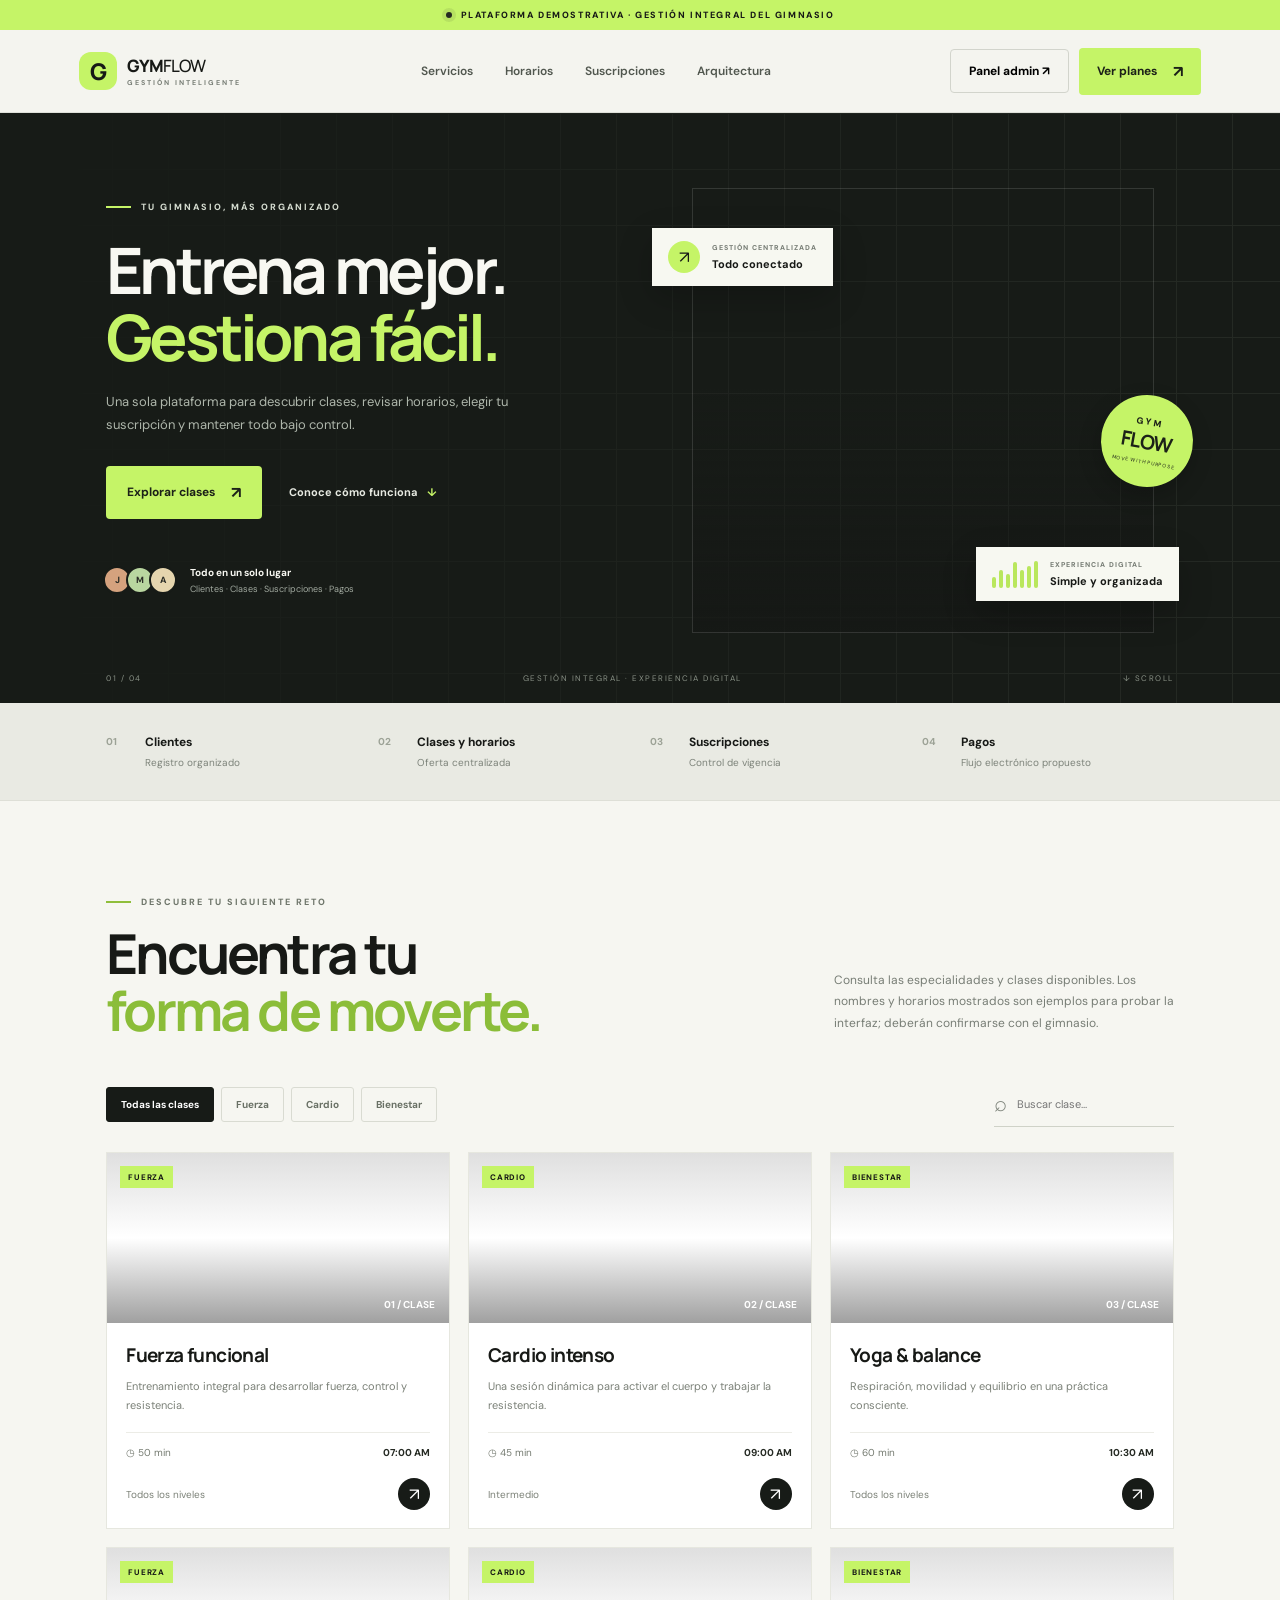
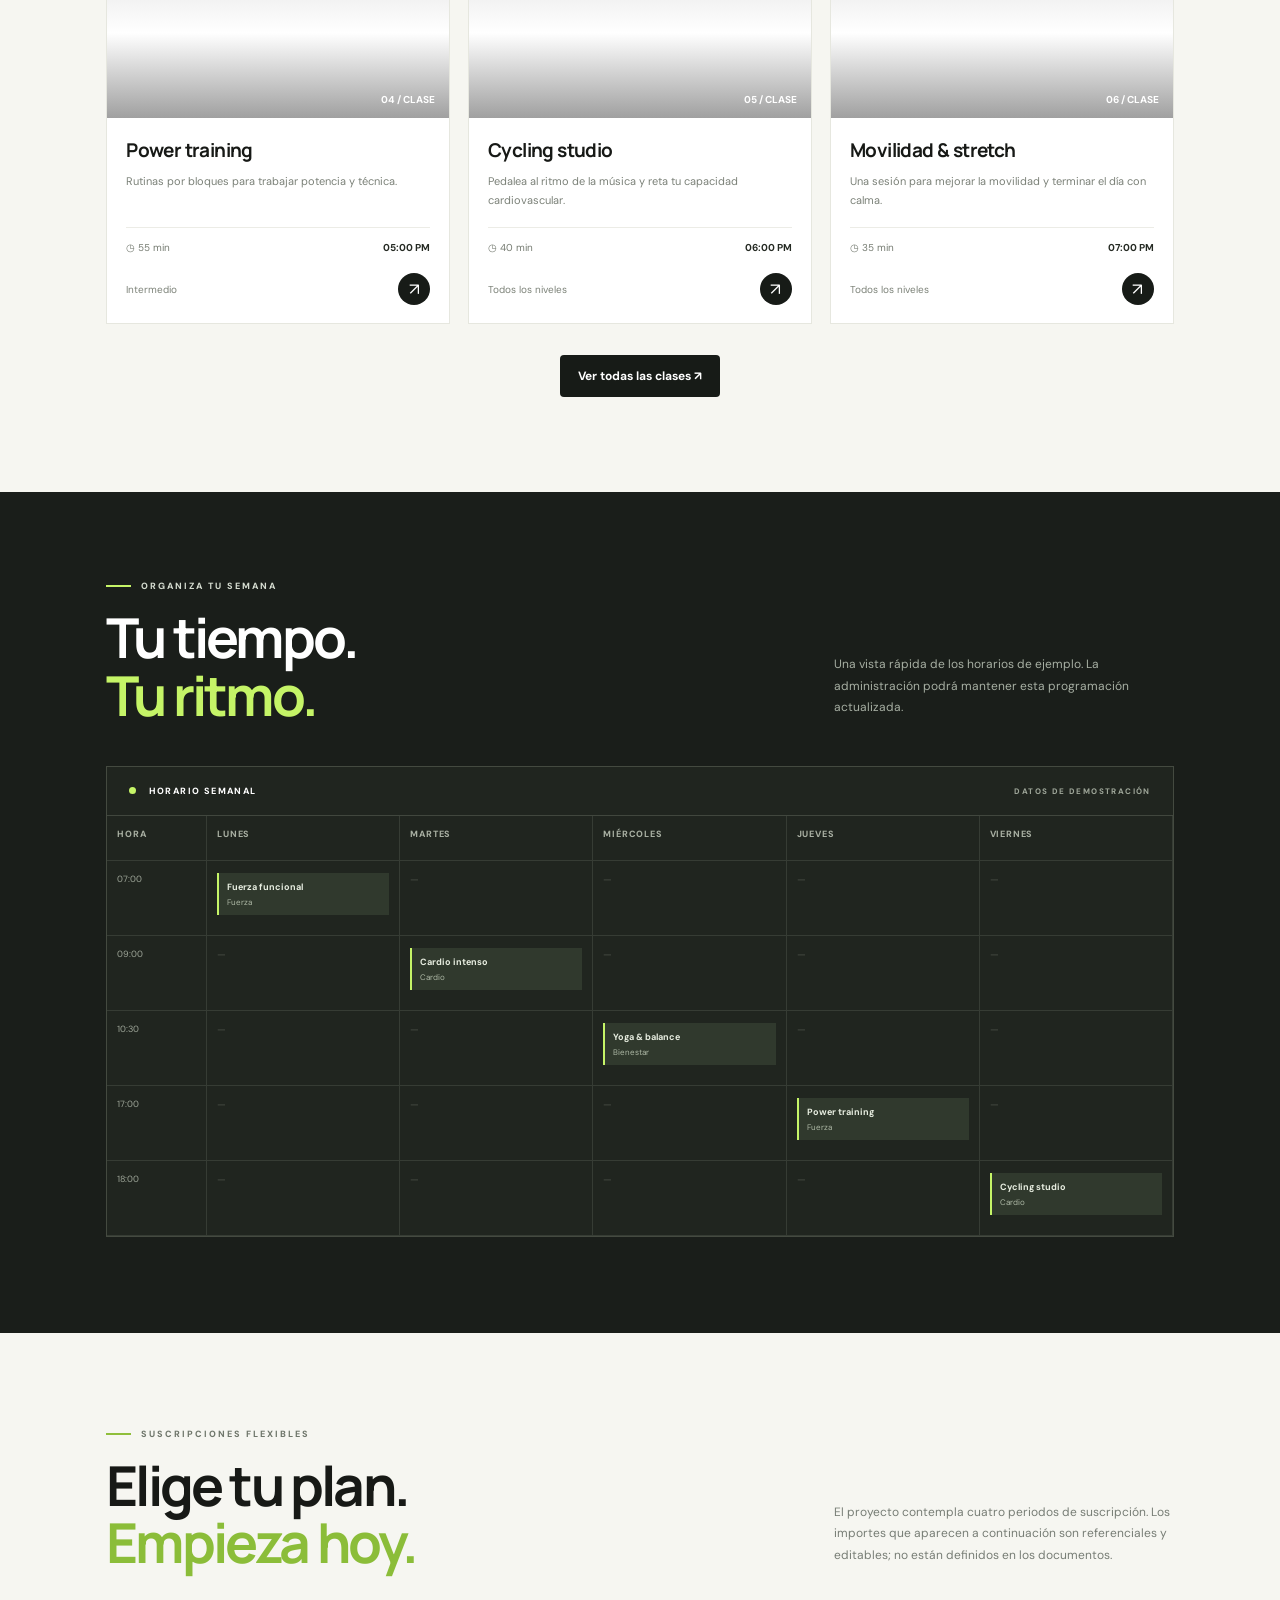
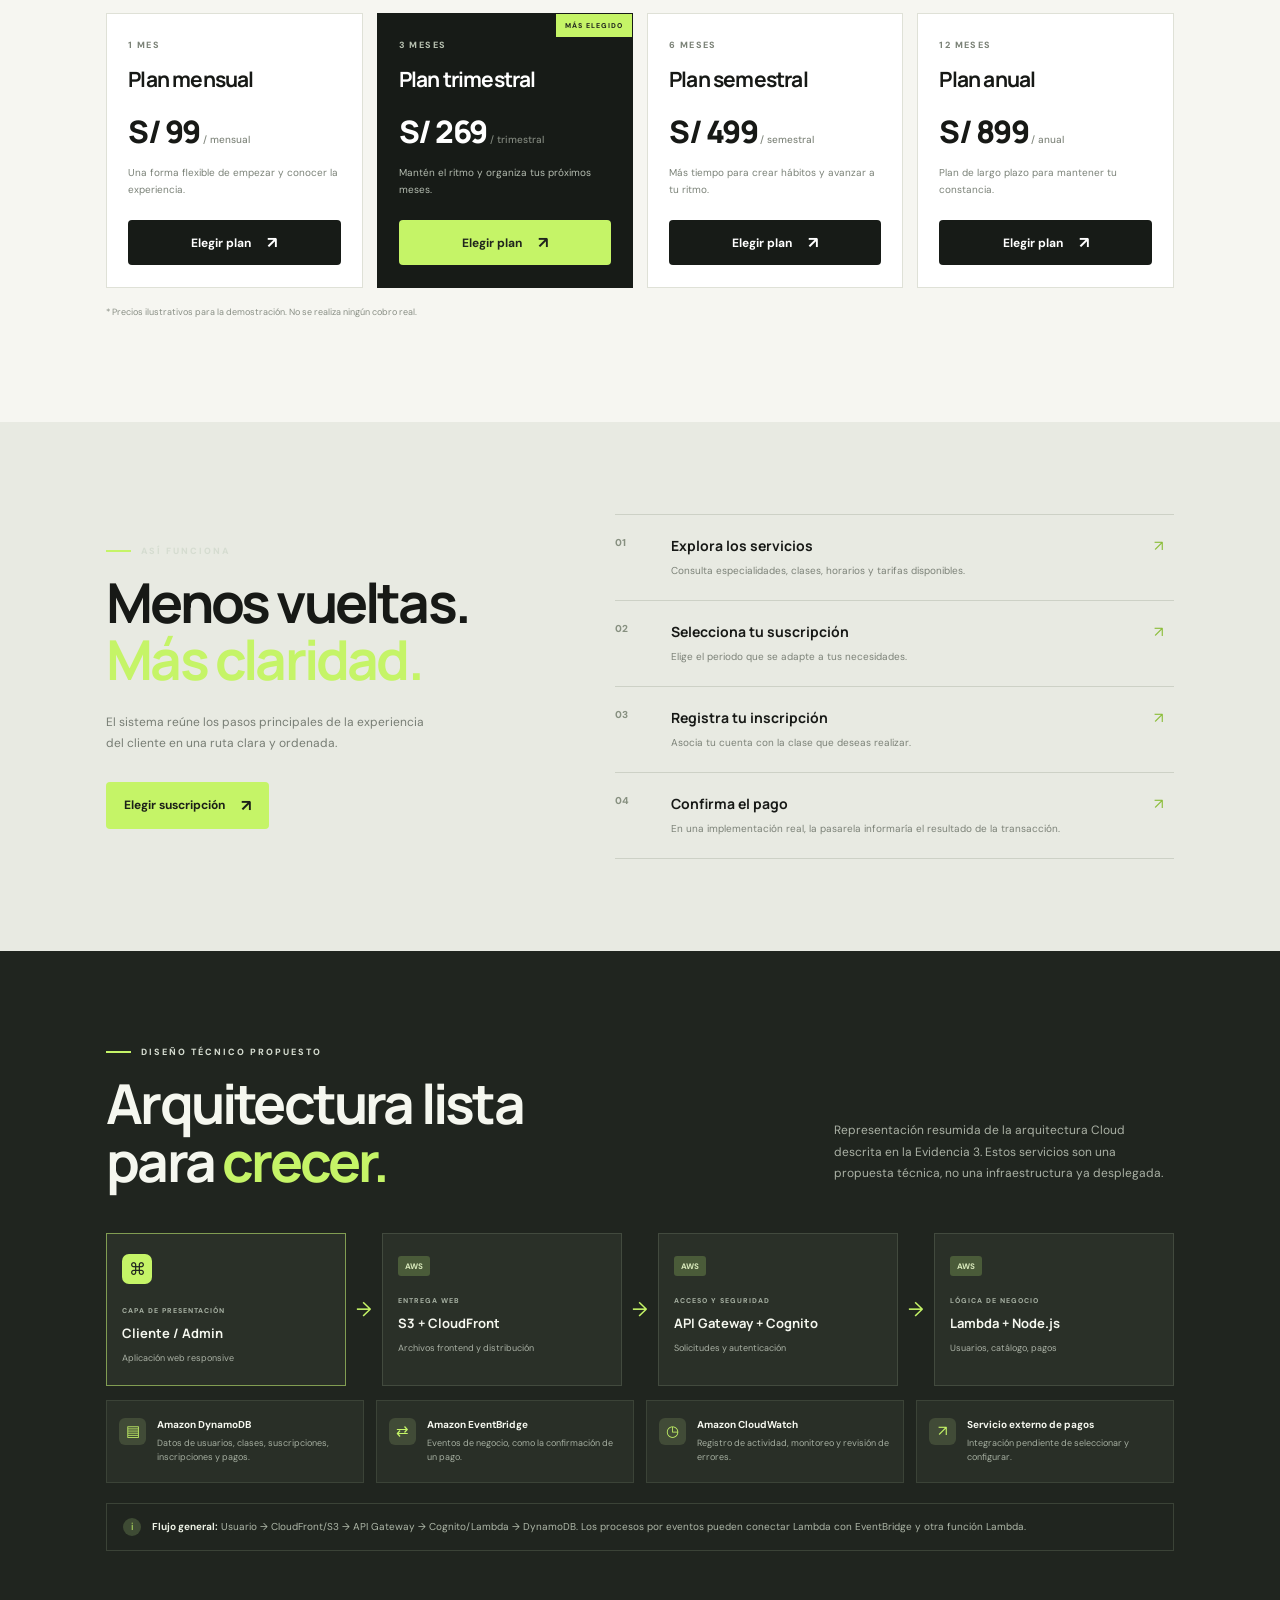
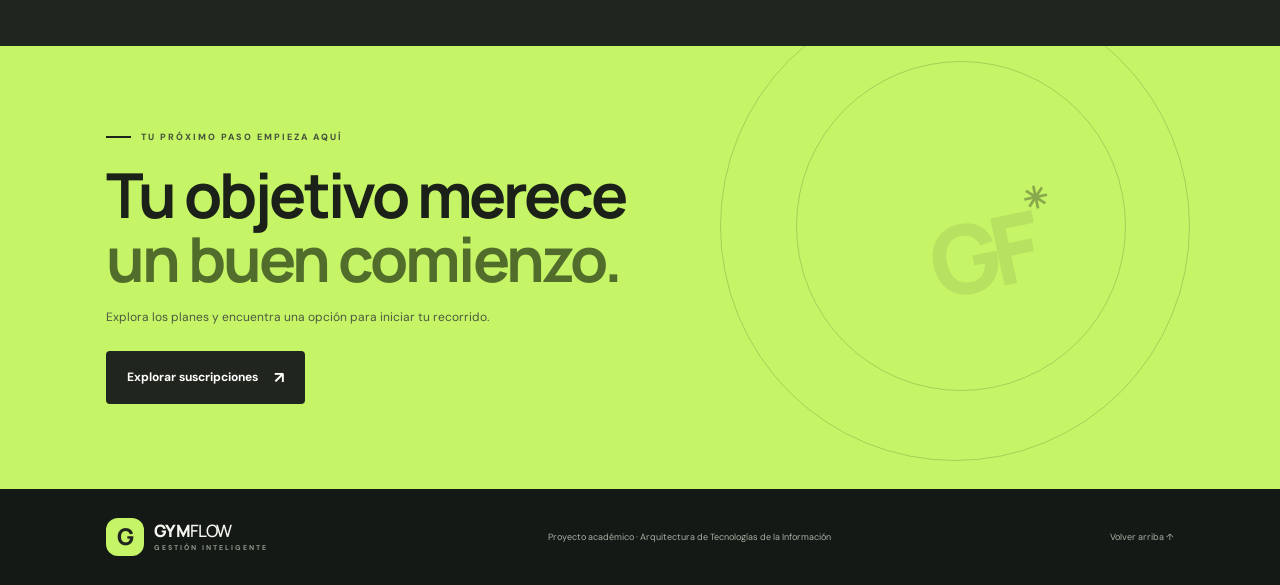
==== index.html @ 9749d018 "prueba 1" ====
<!DOCTYPE html>
<html lang="es">
<head>
  <meta charset="UTF-8" />
  <meta name="viewport" content="width=device-width, initial-scale=1.0" />
  <meta name="description" content="Plataforma web demostrativa para la gestión integral de un gimnasio." />
  <title>GYMFlow | Gestión integral del gimnasio</title>
  <link rel="preconnect" href="https://fonts.googleapis.com">
  <link rel="preconnect" href="https://fonts.gstatic.com" crossorigin>
  <link href="https://fonts.googleapis.com/css2?family=DM+Sans:wght@400;500;600;700&family=Manrope:wght@400;500;600;700;800&display=swap" rel="stylesheet">
  <link rel="stylesheet" href="styles.css" />
</head>
<body>
  <div class="announcement"><span class="pulse"></span> PLATAFORMA DEMOSTRATIVA · GESTIÓN INTEGRAL DEL GIMNASIO</div>
  <header class="site-header">
    <a class="brand" href="#inicio" aria-label="GYMFlow inicio"><span class="brand-mark">G</span><span>GYM<span class="brand-light">FLOW</span><small>GESTIÓN INTELIGENTE</small></span></a>
    <button class="menu-toggle" id="menuToggle" aria-label="Abrir menú">☰</button>
    <nav id="mainNav">
      <a href="#servicios">Servicios</a><a href="#horarios">Horarios</a><a href="#planes">Suscripciones</a><a href="#arquitectura">Arquitectura</a>
    </nav>
    <div class="header-actions"><button class="btn btn-ghost" id="adminToggle">Panel admin ↗</button><a class="btn btn-primary" href="#planes">Ver planes <span>↗</span></a></div>
  </header>

  <main>
    <section class="hero" id="inicio">
      <div class="hero-grid"></div>
      <div class="hero-copy">
        <div class="eyebrow"><span class="eyebrow-line"></span> TU GIMNASIO, MÁS ORGANIZADO</div>
        <h1>Entrena mejor.<br><em>Gestiona fácil.</em></h1>
        <p>Una sola plataforma para descubrir clases, revisar horarios, elegir tu suscripción y mantener todo bajo control.</p>
        <div class="hero-actions"><a class="btn btn-primary btn-large" href="#servicios">Explorar clases <span>↗</span></a><a class="text-link" href="#como-funciona">Conoce cómo funciona <span>↓</span></a></div>
        <div class="hero-proof"><div class="avatar-stack"><span>J</span><span>M</span><span>A</span></div><div><strong>Todo en un solo lugar</strong><small>Clientes · Clases · Suscripciones · Pagos</small></div></div>
      </div>
      <div class="hero-visual">
        <div class="hero-image" role="img" aria-label="Persona entrenando en un gimnasio"></div>
        <div class="floating-card card-top"><span class="float-icon lime">↗</span><div><small>GESTIÓN CENTRALIZADA</small><strong>Todo conectado</strong></div></div>
        <div class="floating-card card-bottom"><div class="mini-chart"><i></i><i></i><i></i><i></i><i></i><i></i><i></i></div><div><small>EXPERIENCIA DIGITAL</small><strong>Simple y organizada</strong></div></div>
        <div class="hero-stamp"><span>GYM</span><strong>FLOW</strong><small>MOVE WITH PURPOSE</small></div>
      </div>
      <div class="hero-bottom-label"><span>01 / 04</span><span>GESTIÓN INTEGRAL · EXPERIENCIA DIGITAL</span><span>↓ SCROLL</span></div>
    </section>

    <section class="metrics" aria-label="Módulos principales">
      <div><span class="metric-number">01</span><strong>Clientes</strong><small>Registro organizado</small></div>
      <div><span class="metric-number">02</span><strong>Clases y horarios</strong><small>Oferta centralizada</small></div>
      <div><span class="metric-number">03</span><strong>Suscripciones</strong><small>Control de vigencia</small></div>
      <div><span class="metric-number">04</span><strong>Pagos</strong><small>Flujo electrónico propuesto</small></div>
    </section>

    <section class="section section-light" id="servicios">
      <div class="section-heading"><div><div class="eyebrow dark-eyebrow"><span class="eyebrow-line"></span> DESCUBRE TU SIGUIENTE RETO</div><h2>Encuentra tu<br><em>forma de moverte.</em></h2></div><p>Consulta las especialidades y clases disponibles. Los nombres y horarios mostrados son ejemplos para probar la interfaz; deberán confirmarse con el gimnasio.</p></div>
      <div class="filter-row"><div class="filter-tabs" id="classFilters"><button class="filter active" data-filter="Todas">Todas las clases</button><button class="filter" data-filter="Fuerza">Fuerza</button><button class="filter" data-filter="Cardio">Cardio</button><button class="filter" data-filter="Bienestar">Bienestar</button></div><label class="search-box"><span>⌕</span><input id="classSearch" type="search" placeholder="Buscar clase..." aria-label="Buscar clase"></label></div>
      <div class="class-grid" id="classGrid"></div>
      <div class="center-action"><button class="btn btn-dark" id="showAllClasses">Ver todas las clases <span>↗</span></button></div>
    </section>

    <section class="schedule-section" id="horarios">
      <div class="section-heading schedule-heading"><div><div class="eyebrow"><span class="eyebrow-line"></span> ORGANIZA TU SEMANA</div><h2>Tu tiempo.<br><em>Tu ritmo.</em></h2></div><p>Una vista rápida de los horarios de ejemplo. La administración podrá mantener esta programación actualizada.</p></div>
      <div class="schedule-wrap"><div class="schedule-top"><div><span class="schedule-dot"></span> HORARIO SEMANAL</div><span class="demo-label">DATOS DE DEMOSTRACIÓN</span></div><div class="schedule-table" id="scheduleTable"></div></div>
    </section>

    <section class="section section-light plans-section" id="planes">
      <div class="section-heading"><div><div class="eyebrow dark-eyebrow"><span class="eyebrow-line"></span> SUSCRIPCIONES FLEXIBLES</div><h2>Elige tu plan.<br><em>Empieza hoy.</em></h2></div><p>El proyecto contempla cuatro periodos de suscripción. Los importes que aparecen a continuación son referenciales y editables; no están definidos en los documentos.</p></div>
      <div class="plan-grid" id="planGrid"></div>
      <p class="fine-print">* Precios ilustrativos para la demostración. No se realiza ningún cobro real.</p>
    </section>

    <section class="process-section" id="como-funciona"><div class="process-copy"><div class="eyebrow"><span class="eyebrow-line"></span> ASÍ FUNCIONA</div><h2>Menos vueltas.<br><em>Más claridad.</em></h2><p>El sistema reúne los pasos principales de la experiencia del cliente en una ruta clara y ordenada.</p><a href="#planes" class="btn btn-primary">Elegir suscripción <span>↗</span></a></div><div class="process-steps"><div class="process-step"><span>01</span><div><strong>Explora los servicios</strong><p>Consulta especialidades, clases, horarios y tarifas disponibles.</p></div><b>↗</b></div><div class="process-step"><span>02</span><div><strong>Selecciona tu suscripción</strong><p>Elige el periodo que se adapte a tus necesidades.</p></div><b>↗</b></div><div class="process-step"><span>03</span><div><strong>Registra tu inscripción</strong><p>Asocia tu cuenta con la clase que deseas realizar.</p></div><b>↗</b></div><div class="process-step"><span>04</span><div><strong>Confirma el pago</strong><p>En una implementación real, la pasarela informaría el resultado de la transacción.</p></div><b>↗</b></div></div></section>

    <section class="section architecture-section" id="arquitectura"><div class="section-heading"><div><div class="eyebrow"><span class="eyebrow-line"></span> DISEÑO TÉCNICO PROPUESTO</div><h2>Arquitectura lista<br>para <em>crecer.</em></h2></div><p>Representación resumida de la arquitectura Cloud descrita en la Evidencia 3. Estos servicios son una propuesta técnica, no una infraestructura ya desplegada.</p></div>
      <div class="architecture-flow"><div class="arch-node arch-user"><span class="arch-icon">⌘</span><small>CAPA DE PRESENTACIÓN</small><strong>Cliente / Admin</strong><p>Aplicación web responsive</p></div><div class="arch-arrow">→</div><div class="arch-node"><span class="aws-tag">AWS</span><small>ENTREGA WEB</small><strong>S3 + CloudFront</strong><p>Archivos frontend y distribución</p></div><div class="arch-arrow">→</div><div class="arch-node"><span class="aws-tag">AWS</span><small>ACCESO Y SEGURIDAD</small><strong>API Gateway + Cognito</strong><p>Solicitudes y autenticación</p></div><div class="arch-arrow">→</div><div class="arch-node"><span class="aws-tag">AWS</span><small>LÓGICA DE NEGOCIO</small><strong>Lambda + Node.js</strong><p>Usuarios, catálogo, pagos</p></div></div>
      <div class="arch-support"><div><span class="support-icon">▤</span><div><strong>Amazon DynamoDB</strong><small>Datos de usuarios, clases, suscripciones, inscripciones y pagos.</small></div></div><div><span class="support-icon">⇄</span><div><strong>Amazon EventBridge</strong><small>Eventos de negocio, como la confirmación de un pago.</small></div></div><div><span class="support-icon">◷</span><div><strong>Amazon CloudWatch</strong><small>Registro de actividad, monitoreo y revisión de errores.</small></div></div><div><span class="support-icon">↗</span><div><strong>Servicio externo de pagos</strong><small>Integración pendiente de seleccionar y configurar.</small></div></div></div>
      <div class="architecture-note"><span>i</span><p><strong>Flujo general:</strong> Usuario → CloudFront/S3 → API Gateway → Cognito/Lambda → DynamoDB. Los procesos por eventos pueden conectar Lambda con EventBridge y otra función Lambda.</p></div>
    </section>

    <section class="cta-section"><div class="cta-orbit orbit-one"></div><div class="cta-orbit orbit-two"></div><div class="cta-content"><div class="eyebrow"><span class="eyebrow-line"></span> TU PRÓXIMO PASO EMPIEZA AQUÍ</div><h2>Tu objetivo merece<br><em>un buen comienzo.</em></h2><p>Explora los planes y encuentra una opción para iniciar tu recorrido.</p><a href="#planes" class="btn btn-primary btn-large">Explorar suscripciones <span>↗</span></a></div><div class="cta-mark">GF<span>✳</span></div></section>
  </main>

  <footer><a class="brand footer-brand" href="#inicio"><span class="brand-mark">G</span><span>GYM<span class="brand-light">FLOW</span><small>GESTIÓN INTELIGENTE</small></span></a><p>Proyecto académico · Arquitectura de Tecnologías de la Información</p><a href="#inicio">Volver arriba ↑</a></footer>

  <div class="admin-overlay" id="adminOverlay" aria-hidden="true"><aside class="admin-panel"><div class="admin-header"><div><span class="eyebrow dark-eyebrow">ÁREA ADMINISTRATIVA</span><h2>Panel de control</h2><p>Vista demostrativa para administrar la información del gimnasio.</p></div><button class="close-admin" id="closeAdmin" aria-label="Cerrar panel">×</button></div><div class="admin-stats" id="adminStats"></div><div class="admin-tabs"><button class="admin-tab active" data-admin-tab="classes">Clases</button><button class="admin-tab" data-admin-tab="registrations">Inscripciones</button><button class="admin-tab" data-admin-tab="payments">Pagos</button></div><div id="adminContent"></div><div class="admin-warning">Demo local: los cambios se guardan en este navegador. No hay usuarios reales, servidor ni pagos conectados.</div></aside></div>
  <div class="modal-backdrop" id="modalBackdrop" aria-hidden="true"><div class="modal" role="dialog" aria-modal="true" aria-labelledby="modalTitle"><button class="modal-close" id="modalClose" aria-label="Cerrar">×</button><div class="eyebrow dark-eyebrow"><span class="eyebrow-line"></span> GYMFLOW</div><h2 id="modalTitle">Únete al gimnasio</h2><p id="modalDescription">Completa los datos para registrar una solicitud de demostración.</p><form id="signupForm"><input type="hidden" id="selectedItem" name="selectedItem"><input type="hidden" id="selectedType" name="selectedType"><label>Nombre completo<input name="name" required minlength="2" placeholder="Ej. Alex Torres"></label><label>Correo electrónico<input name="email" type="email" required placeholder="alex@correo.com"></label><label>Teléfono (opcional)<input name="phone" type="tel" placeholder="999 999 999"></label><label id="classSelectLabel">Clase de interés<select name="className" id="classSelect"><option value="">Selecciona una clase</option></select></label><button class="btn btn-primary btn-large full-width" type="submit" id="formSubmit">Registrar solicitud <span>↗</span></button><p class="form-note">Demostración académica: no se procesarán datos ni pagos en un servidor.</p></form></div></div>
  <div class="toast" id="toast" role="status" aria-live="polite"></div>
  <script src="app.js"></script>
</body>
</html>
---- styles.css ----
:root{--ink:#171916;--muted:#777d75;--paper:#f4f4ef;--white:#fff;--lime:#c5f467;--lime-dark:#a9dc43;--line:#dedfd7;--dark:#171b17;--font:'DM Sans',sans-serif;--display:'Manrope',sans-serif}*{box-sizing:border-box}html{scroll-behavior:smooth;scroll-padding-top:90px}body{margin:0;background:var(--paper);color:var(--ink);font-family:var(--font);font-size:15px}a{color:inherit;text-decoration:none}button,input,select{font:inherit}button{cursor:pointer}.announcement{height:30px;background:var(--lime);display:flex;align-items:center;justify-content:center;gap:9px;font-size:9px;letter-spacing:1.6px;font-weight:800}.pulse{height:6px;width:6px;background:#252a21;border-radius:50%;box-shadow:0 0 0 4px #252a2117}.site-header{height:83px;display:flex;align-items:center;justify-content:space-between;padding:0 6.2%;background:var(--paper);position:sticky;top:0;z-index:30;border-bottom:1px solid #dfe0d9}.brand{display:flex;align-items:center;gap:10px;font-family:var(--display);font-size:17px;line-height:1;font-weight:800;letter-spacing:-.8px}.brand-mark{display:grid;place-items:center;background:var(--lime);width:38px;height:38px;border-radius:12px;font-size:23px}.brand-light{font-weight:500}.brand small{display:block;font-family:var(--font);font-size:7px;letter-spacing:2px;margin-top:5px;color:#777d75;font-weight:700}.site-header nav{display:flex;gap:32px;font-size:12px;font-weight:600;color:#51574f}.site-header nav a:hover,.text-link:hover{color:#769d31}.header-actions{display:flex;gap:10px;align-items:center}.btn{border:0;display:inline-flex;align-items:center;justify-content:center;gap:16px;font-size:12px;font-weight:700;padding:13px 18px;border-radius:4px;transition:transform .2s,background .2s}.btn:hover{transform:translateY(-2px)}.btn-primary{background:var(--lime);color:#1c2118}.btn-primary:hover{background:#d2ff81}.btn-primary span,.btn-dark span{font-size:16px}.btn-ghost{background:transparent;border:1px solid #d2d4cc}.btn-dark{background:var(--dark);color:white}.btn-large{padding:16px 21px}.menu-toggle{display:none;background:none;border:0;font-size:24px}.hero{position:relative;min-height:590px;background:var(--dark);color:#f8f8f2;padding:75px 8.3% 55px;display:grid;grid-template-columns:1fr 1fr;gap:6%;overflow:hidden}.hero-grid{position:absolute;inset:0;opacity:.09;background-image:linear-gradient(#b5c1ad 1px,transparent 1px),linear-gradient(90deg,#b5c1ad 1px,transparent 1px);background-size:56px 56px;mask-image:linear-gradient(90deg,transparent,black)}.hero-copy{position:relative;z-index:1;padding-top:13px}.eyebrow{display:flex;align-items:center;gap:10px;font-size:9px;font-weight:800;letter-spacing:2px;color:#d5dcd0}.eyebrow-line{width:25px;height:2px;background:var(--lime);display:inline-block}.hero h1,.section h2,.schedule-section h2,.process-section h2,.architecture-section h2,.cta-section h2{font-family:var(--display);font-size:clamp(42px,5vw,68px);letter-spacing:-3.8px;line-height:1.04;margin:24px 0 20px;font-weight:700}.hero h1 em,.section h2 em,.schedule-section h2 em,.process-section h2 em,.architecture-section h2 em,.cta-section h2 em{font-style:normal;color:var(--lime)}.hero-copy>p{color:#aeb6ab;max-width:425px;line-height:1.8;font-size:13px}.hero-actions{display:flex;align-items:center;gap:27px;margin-top:29px}.text-link{font-size:11px;font-weight:700;color:#e6e9e1}.text-link span{margin-left:6px;color:var(--lime)}.hero-proof{display:flex;align-items:center;gap:13px;margin-top:47px}.avatar-stack{display:flex;padding-left:2px}.avatar-stack span{width:28px;height:28px;border-radius:50%;border:2px solid var(--dark);margin-left:-5px;background:#d5a27e;color:#2b2d27;display:grid;place-items:center;font-size:9px;font-weight:800}.avatar-stack span:nth-child(2){background:#b9d6a0}.avatar-stack span:nth-child(3){background:#e5d5ae}.hero-proof strong,.hero-proof small{display:block}.hero-proof strong{font-size:10px}.hero-proof small{font-size:9px;color:#a2aaa0;margin-top:4px}.hero-visual{position:relative;min-height:405px}.hero-image{position:absolute;inset:0 4% 15px 4%;border-radius:3px;background:linear-gradient(180deg,#1a1e1b00 45%,#141714ad 100%),url('https://images.unsplash.com/photo-1534438327276-14e5300c3a48?auto=format&fit=crop&w=1200&q=85') center/cover;filter:saturate(.75)}.hero-image:after{content:'';position:absolute;inset:0;border:1px solid #ffffff20}.floating-card{position:absolute;z-index:2;background:#f7f8f1;color:var(--ink);display:flex;align-items:center;gap:12px;padding:13px 16px;box-shadow:0 12px 35px #0003}.card-top{top:40px;left:-20px}.card-bottom{right:-5px;bottom:47px}.float-icon{width:32px;height:32px;display:grid;place-items:center;border-radius:50%;font-size:17px}.lime{background:var(--lime)}.floating-card small,.floating-card strong{display:block}.floating-card small{font-size:7px;letter-spacing:1px;color:#777d75;font-weight:800}.floating-card strong{font-size:11px;margin-top:5px}.mini-chart{height:27px;display:flex;align-items:end;gap:3px}.mini-chart i{display:block;width:4px;background:#b9e75d;height:40%;border-radius:3px}.mini-chart i:nth-child(2){height:65%}.mini-chart i:nth-child(3){height:50%}.mini-chart i:nth-child(4){height:95%}.mini-chart i:nth-child(5){height:65%}.mini-chart i:nth-child(6){height:80%}.mini-chart i:nth-child(7){height:100%}.hero-stamp{position:absolute;right:-19px;top:45%;background:var(--lime);color:#1c2118;width:92px;height:92px;border-radius:50%;display:flex;flex-direction:column;align-items:center;justify-content:center;transform:rotate(10deg);box-shadow:0 8px 22px #0003}.hero-stamp span{font-size:9px;font-weight:800;letter-spacing:2px}.hero-stamp strong{font-family:var(--display);font-size:20px;letter-spacing:-1px}.hero-stamp small{font-size:5px;letter-spacing:.8px;margin-top:4px}.hero-bottom-label{position:absolute;bottom:20px;left:8.3%;right:8.3%;display:flex;justify-content:space-between;color:#899186;font-size:8px;letter-spacing:1.5px}.metrics{display:grid;grid-template-columns:repeat(4,1fr);padding:31px 8.3%;gap:20px;background:#e9eae3;border-bottom:1px solid #dedfd7}.metrics>div{position:relative;padding-left:39px}.metric-number{position:absolute;left:0;top:1px;color:#9ca296;font-size:10px;font-weight:700}.metrics strong,.metrics small{display:block}.metrics strong{font-size:12px}.metrics small{font-size:10px;color:#7d837a;margin-top:6px}.section{padding:95px 8.3%}.section-light{background:#f6f6f1}.section-heading{display:flex;align-items:end;justify-content:space-between;gap:35px;margin-bottom:42px}.section h2,.schedule-section h2,.process-section h2,.architecture-section h2,.cta-section h2{font-size:clamp(38px,4.3vw,56px);letter-spacing:-2.8px;margin:17px 0 0}.dark-eyebrow{color:#6f766b}.dark-eyebrow .eyebrow-line{background:#8fbe3b}.section h2 em,.architecture-section h2 em{color:#8bbd39}.section-heading>p{max-width:340px;color:#777d75;font-size:12px;line-height:1.8;margin:0 0 5px}.filter-row{display:flex;justify-content:space-between;align-items:center;margin-bottom:25px;gap:18px}.filter-tabs{display:flex;gap:7px;flex-wrap:wrap}.filter{background:transparent;border:1px solid #d9dbd2;color:#697065;padding:10px 14px;border-radius:3px;font-size:10px;font-weight:700}.filter.active,.filter:hover{background:var(--dark);color:white;border-color:var(--dark)}.search-box{display:flex;align-items:center;gap:8px;border-bottom:1px solid #cfd2c8;padding:8px 0;min-width:180px;color:#7e847b}.search-box span{font-size:22px}.search-box input{border:0;background:transparent;outline:0;width:100%;font-size:11px}.class-grid{display:grid;grid-template-columns:repeat(3,1fr);gap:18px}.class-card{background:white;border:1px solid #e6e7df;min-width:0;transition:transform .25s,box-shadow .25s}.class-card:hover{transform:translateY(-4px);box-shadow:0 15px 32px #20251a0d}.class-image{height:170px;background-size:cover;background-position:center;position:relative}.class-image:after{content:'';position:absolute;inset:0;background:linear-gradient(180deg,#1112,transparent 50%,#1116)}.class-category{position:absolute;z-index:1;top:13px;left:13px;background:var(--lime);padding:6px 8px;font-size:8px;font-weight:800;letter-spacing:.8px;text-transform:uppercase}.class-number{position:absolute;z-index:1;right:14px;bottom:12px;color:white;font-size:10px;font-weight:700}.class-body{padding:19px}.class-body h3{font-family:var(--display);font-size:19px;letter-spacing:-.6px;margin:0 0 9px}.class-body p{color:#7b8178;font-size:11px;line-height:1.7;min-height:38px;margin:0 0 17px}.class-meta{display:flex;justify-content:space-between;border-top:1px solid #ecece6;padding-top:13px;color:#747a70;font-size:10px}.class-meta strong{color:#252a23}.class-footer{display:flex;align-items:center;justify-content:space-between;padding:0 19px 18px}.class-footer span{font-size:10px;color:#7c8278}.class-footer button{border:0;background:var(--dark);color:white;width:32px;height:32px;border-radius:50%;font-size:17px}.center-action{text-align:center;margin-top:31px}.schedule-section{background:#1a1e1a;color:white;padding:88px 8.3% 96px}.schedule-heading>p{color:#a7afa3}.schedule-section h2 em,.process-section h2 em,.cta-section h2 em{color:var(--lime)}.schedule-wrap{border:1px solid #444a40;background:#20251f}.schedule-top{display:flex;justify-content:space-between;align-items:center;padding:18px 22px;border-bottom:1px solid #41473e;font-size:9px;letter-spacing:1.4px;font-weight:800}.schedule-dot{display:inline-block;width:7px;height:7px;border-radius:50%;background:var(--lime);margin-right:9px}.demo-label{color:#9da598;font-size:8px}.schedule-table{display:grid;grid-template-columns:100px repeat(5,1fr);overflow:auto}.schedule-cell{min-height:75px;padding:12px 10px;border-right:1px solid #363c34;border-bottom:1px solid #363c34;font-size:10px}.schedule-cell.head{min-height:45px;color:#a8afa2;font-size:9px;font-weight:800;letter-spacing:.8px}.schedule-cell.time{color:#9ca497;font-size:9px}.schedule-class{background:#30392d;border-left:2px solid var(--lime);padding:8px;margin:0 0 5px}.schedule-class strong{display:block;color:#e8eee1;font-size:9px}.schedule-class small{display:block;color:#aeb9a6;font-size:8px;margin-top:4px}.schedule-empty{color:#4e554b}.plan-grid{display:grid;grid-template-columns:repeat(4,1fr);gap:14px}.plan-card{border:1px solid #dfe1d7;background:#fff;padding:25px 21px 22px;position:relative;min-height:260px;display:flex;flex-direction:column}.plan-card.featured{background:var(--dark);color:white;border-color:var(--dark)}.plan-badge{position:absolute;top:0;right:0;background:var(--lime);color:#22271e;font-size:7px;letter-spacing:1px;font-weight:800;padding:7px 9px}.plan-period{font-size:9px;letter-spacing:1.4px;text-transform:uppercase;color:#7b8277;font-weight:800}.featured .plan-period{color:#b8c1b1}.plan-card h3{font-family:var(--display);font-size:21px;margin:14px 0 8px;letter-spacing:-.8px}.plan-price{font-family:var(--display);font-weight:800;font-size:31px;letter-spacing:-1.5px;margin:9px 0 4px}.plan-price small{font-family:var(--font);font-size:10px;letter-spacing:0;font-weight:500;color:#81877d}.plan-card p{font-size:10px;color:#7b8278;line-height:1.7;margin:8px 0 22px}.featured p{color:#b4bcb0}.plan-card .btn{margin-top:auto;width:100%;padding:12px}.featured .btn{background:var(--lime);color:#20251d}.fine-print{color:#898f85;font-size:9px;margin-top:18px}.process-section{background:#e8eae2;padding:92px 8.3%;display:grid;grid-template-columns:.85fr 1.15fr;gap:9%;align-items:center}.process-copy>p{font-size:12px;line-height:1.8;color:#777d74;max-width:320px;margin:23px 0 27px}.process-steps{border-top:1px solid #cdd1c6}.process-step{display:grid;grid-template-columns:42px 1fr 20px;gap:14px;align-items:start;padding:21px 0;border-bottom:1px solid #cdd1c6}.process-step>span{font-size:10px;color:#879080;font-weight:800}.process-step strong{font-family:var(--display);font-size:14px}.process-step p{margin:6px 0 0;font-size:10px;color:#7c8278;line-height:1.7}.process-step>b{font-weight:400;color:#8bbd39}.architecture-section{background:#20251f;color:#f5f7ef}.architecture-section .section-heading>p{color:#aab1a5}.architecture-section h2 em{color:var(--lime)}.architecture-flow{display:flex;align-items:stretch;gap:10px;margin-top:43px}.arch-node{background:#2a3028;border:1px solid #424a3e;padding:20px 15px;flex:1;min-width:0;position:relative}.arch-node.arch-user{border-color:#819d52}.arch-icon{display:grid;place-items:center;background:var(--lime);color:#20251f;width:30px;height:30px;border-radius:7px;font-size:17px;margin-bottom:22px}.aws-tag{display:inline-block;font-size:8px;font-weight:800;color:#d6e7b9;background:#4a5b39;padding:5px 7px;border-radius:3px;margin-bottom:20px}.arch-node>small{display:block;font-size:7px;letter-spacing:1px;color:#a4aea0;font-weight:800;line-height:1.5}.arch-node strong{display:block;font-family:var(--display);font-size:13px;margin-top:8px;line-height:1.4}.arch-node p{font-size:9px;color:#aab1a5;line-height:1.6;margin:8px 0 0}.arch-arrow{align-self:center;color:var(--lime);font-size:20px}.arch-support{display:grid;grid-template-columns:repeat(4,1fr);gap:12px;margin-top:14px}.arch-support>div{display:flex;gap:11px;padding:17px 12px;background:#292f27;border:1px solid #3b4337}.support-icon{flex-shrink:0;width:27px;height:27px;display:grid;place-items:center;border-radius:6px;background:#414b37;color:var(--lime)}.arch-support strong,.arch-support small{display:block}.arch-support strong{font-size:10px}.arch-support small{font-size:9px;color:#a5aea0;line-height:1.6;margin-top:5px}.architecture-note{display:flex;align-items:start;gap:11px;margin-top:20px;padding:14px 16px;border:1px solid #3b4337;color:#aeb7a8}.architecture-note>span{width:18px;height:18px;border-radius:50%;background:#3e4b34;color:var(--lime);display:grid;place-items:center;font-size:10px;flex-shrink:0}.architecture-note p{margin:0;font-size:10px;line-height:1.7}.architecture-note strong{color:#edf2e6}.cta-section{position:relative;overflow:hidden;background:var(--lime);color:#1b2118;padding:85px 8.3%;min-height:360px}.cta-section .eyebrow{color:#46523a}.cta-section .eyebrow-line{background:#1d2419}.cta-section h2{font-size:clamp(42px,5vw,62px);margin-top:20px}.cta-section h2 em{color:#526d2b}.cta-section p{font-size:12px;color:#4c5940;margin:17px 0 26px}.cta-section .btn-primary{background:#20261e;color:white}.cta-orbit{position:absolute;border:1px solid #6d8d3e5c;border-radius:50%;width:470px;height:470px;right:7%;top:-55px}.orbit-two{width:330px;height:330px;right:12%;top:15px}.cta-mark{position:absolute;right:18%;top:32%;font-family:var(--display);font-size:95px;letter-spacing:-8px;font-weight:800;transform:rotate(-12deg);color:#20251f15}.cta-mark span{font-size:30px;vertical-align:top;color:#20251f5c}footer{padding:29px 8.3%;display:flex;align-items:center;justify-content:space-between;background:#151915;color:#a9b0a4}footer p,footer>a:last-child{font-size:9px;color:#a9b0a4}.footer-brand{color:#f4f6ef}.footer-brand .brand-mark{color:#20251f}.footer-brand small{color:#90988a}.admin-overlay,.modal-backdrop{position:fixed;inset:0;background:#11160f99;z-index:60;opacity:0;visibility:hidden;transition:.25s}.admin-overlay.open,.modal-backdrop.open{opacity:1;visibility:visible}.admin-panel{position:absolute;right:0;top:0;height:100%;width:min(560px,100%);background:#f6f6f1;padding:30px;overflow:auto;transform:translateX(30px);transition:.25s}.admin-overlay.open .admin-panel{transform:translateX(0)}.admin-header{display:flex;justify-content:space-between;gap:20px}.admin-header h2,.modal h2{font-family:var(--display);font-size:30px;letter-spacing:-1.4px;margin:11px 0}.admin-header p,.modal>p{font-size:11px;color:#7b8277;line-height:1.7}.close-admin,.modal-close{border:0;background:#e7e9e0;width:35px;height:35px;border-radius:50%;font-size:22px;flex-shrink:0}.admin-stats{display:grid;grid-template-columns:repeat(3,1fr);gap:10px;margin:25px 0}.admin-stat{background:white;border:1px solid #e1e3da;padding:15px}.admin-stat strong{display:block;font-family:var(--display);font-size:23px}.admin-stat small{display:block;font-size:9px;color:#7a8176;margin-top:4px}.admin-tabs{display:flex;border-bottom:1px solid #d9dcd2;gap:20px}.admin-tab{padding:12px 0;border:0;border-bottom:2px solid transparent;background:none;color:#858b80;font-size:11px;font-weight:700}.admin-tab.active{border-color:#8cba3d;color:#22271f}.admin-content-title{display:flex;justify-content:space-between;align-items:center;margin:20px 0 12px}.admin-content-title h3{font-family:var(--display);font-size:17px}.small-action{background:var(--lime);border:0;padding:9px 11px;font-size:10px;font-weight:800;border-radius:3px}.admin-list-item{display:flex;align-items:center;justify-content:space-between;gap:12px;background:white;border:1px solid #e2e4dc;padding:13px;margin-bottom:8px}.admin-list-item strong,.admin-list-item small{display:block}.admin-list-item strong{font-size:11px}.admin-list-item small{font-size:9px;color:#7d8379;margin-top:4px}.item-actions{display:flex;gap:6px}.item-actions button{border:1px solid #dedfd7;background:white;border-radius:3px;padding:6px 8px;font-size:9px}.item-actions .delete{color:#a73b2d}.admin-warning{font-size:9px;line-height:1.7;background:#ebeee5;padding:12px;margin-top:25px;color:#73796e}.modal-backdrop{display:grid;place-items:center;padding:18px;overflow:auto}.modal{position:relative;background:#f7f7f2;width:min(470px,100%);padding:34px;max-height:95vh;overflow:auto;transform:translateY(12px);transition:.25s}.modal-backdrop.open .modal{transform:translateY(0)}.modal-close{position:absolute;right:18px;top:18px}.modal h2{font-size:28px}.modal form{margin-top:22px}.modal label{display:block;font-size:10px;font-weight:800;color:#51584d;margin-bottom:13px}.modal input,.modal select{display:block;width:100%;margin-top:7px;border:1px solid #d9dcd2;background:white;padding:12px;font-size:11px;outline:none;border-radius:2px}.modal input:focus,.modal select:focus{border-color:#8ebc40}.full-width{width:100%;margin-top:6px}.form-note{font-size:9px;color:#858b80;line-height:1.6;text-align:center}.toast{position:fixed;bottom:22px;left:50%;transform:translate(-50%,20px);background:#1b2119;color:#f5f7ef;border-left:3px solid var(--lime);padding:13px 18px;font-size:11px;z-index:100;opacity:0;visibility:hidden;transition:.25s;box-shadow:0 12px 35px #0002;max-width:90vw}.toast.show{opacity:1;visibility:visible;transform:translate(-50%,0)}.empty-state{padding:22px;text-align:center;font-size:11px;color:#7c8278;background:#fff;border:1px dashed #d4d8cc}.admin-form{display:grid;grid-template-columns:1fr 1fr;gap:8px;margin-bottom:16px}.admin-form input,.admin-form select{min-width:0;padding:10px;border:1px solid #d9dcd2;background:white;font-size:10px}.admin-form button{grid-column:1/-1}
@media(max-width:1000px){.site-header{padding:0 4%}.site-header nav{gap:17px}.hero{padding-left:6%;padding-right:6%;gap:4%}.hero-bottom-label{left:6%;right:6%}.section,.schedule-section,.process-section,.architecture-section{padding-left:6%;padding-right:6%}.metrics{padding-left:6%;padding-right:6%}.class-grid{gap:12px}.class-image{height:145px}.plan-card{padding:22px 15px}.architecture-flow{gap:6px}.arch-node{padding:15px 10px}.arch-support{gap:8px}.arch-support>div{padding:13px 9px}.cta-section,footer{padding-left:6%;padding-right:6%}}@media(max-width:760px){.announcement{font-size:7px;letter-spacing:1px}.site-header{height:70px}.menu-toggle{display:block;order:3}.site-header nav{display:none;position:absolute;top:69px;left:0;right:0;background:var(--paper);padding:20px 6%;border-bottom:1px solid var(--line);flex-direction:column;gap:20px}.site-header nav.open{display:flex}.header-actions{margin-left:auto;margin-right:13px}.header-actions .btn-ghost{display:none}.header-actions .btn{padding:10px 12px;font-size:10px}.brand{font-size:15px}.brand-mark{width:34px;height:34px}.hero{grid-template-columns:1fr;padding:54px 7% 65px;gap:30px}.hero h1{font-size:55px}.hero-visual{min-height:350px;margin:0 5%}.hero-bottom-label{left:7%;right:7%;font-size:7px}.metrics{grid-template-columns:1fr 1fr;padding:25px 7%;row-gap:25px}.section,.schedule-section,.process-section,.architecture-section{padding:67px 7%}.section-heading{display:block;margin-bottom:30px}.section-heading>p{margin-top:19px;max-width:500px}.section h2,.schedule-section h2,.process-section h2,.architecture-section h2{font-size:44px}.filter-row{align-items:stretch;flex-direction:column}.search-box{max-width:280px}.class-grid{grid-template-columns:1fr 1fr}.class-image{height:150px}.class-body{padding:15px}.class-body h3{font-size:17px}.class-body p{font-size:10px}.class-footer{padding:0 15px 15px}.plan-grid{grid-template-columns:1fr 1fr}.plan-card{min-height:250px}.process-section{grid-template-columns:1fr;gap:40px}.architecture-flow{flex-direction:column}.arch-node{padding:18px}.arch-arrow{transform:rotate(90deg);align-self:center}.arch-support{grid-template-columns:1fr 1fr}.cta-section{padding:67px 7%;min-height:390px}.cta-orbit{right:-40%;opacity:.8}.cta-mark{right:10%;top:55%;font-size:65px}footer{padding:25px 7%;flex-wrap:wrap;gap:15px}footer p{order:3;width:100%;margin:0}.schedule-table{grid-template-columns:75px repeat(5,minmax(85px,1fr))}.schedule-wrap{overflow:hidden}.schedule-table{overflow-x:auto}.schedule-cell{padding:9px 7px}.schedule-top{padding:15px}.admin-panel{padding:22px}.modal{padding:27px 22px}}@media(max-width:440px){.hero h1{font-size:48px}.hero-actions{gap:15px;flex-wrap:wrap}.hero-actions .btn{padding:13px}.hero-proof{margin-top:34px}.hero-visual{min-height:300px;margin:0 2%}.card-top{left:-14px;top:25px}.card-bottom{right:-13px;bottom:30px}.hero-stamp{width:75px;height:75px;right:-20px}.hero-stamp strong{font-size:16px}.class-grid{grid-template-columns:1fr}.class-image{height:190px}.class-body p{min-height:0}.plan-grid{grid-template-columns:1fr}.plan-card{min-height:230px}.arch-support{grid-template-columns:1fr}.admin-stats{gap:5px}.admin-stat{padding:10px}.admin-stat strong{font-size:19px}.admin-stat small{font-size:8px}.admin-form{grid-template-columns:1fr}.admin-form button{grid-column:auto}.footer-brand{margin-right:15px}footer>a:last-child{margin-left:auto}}
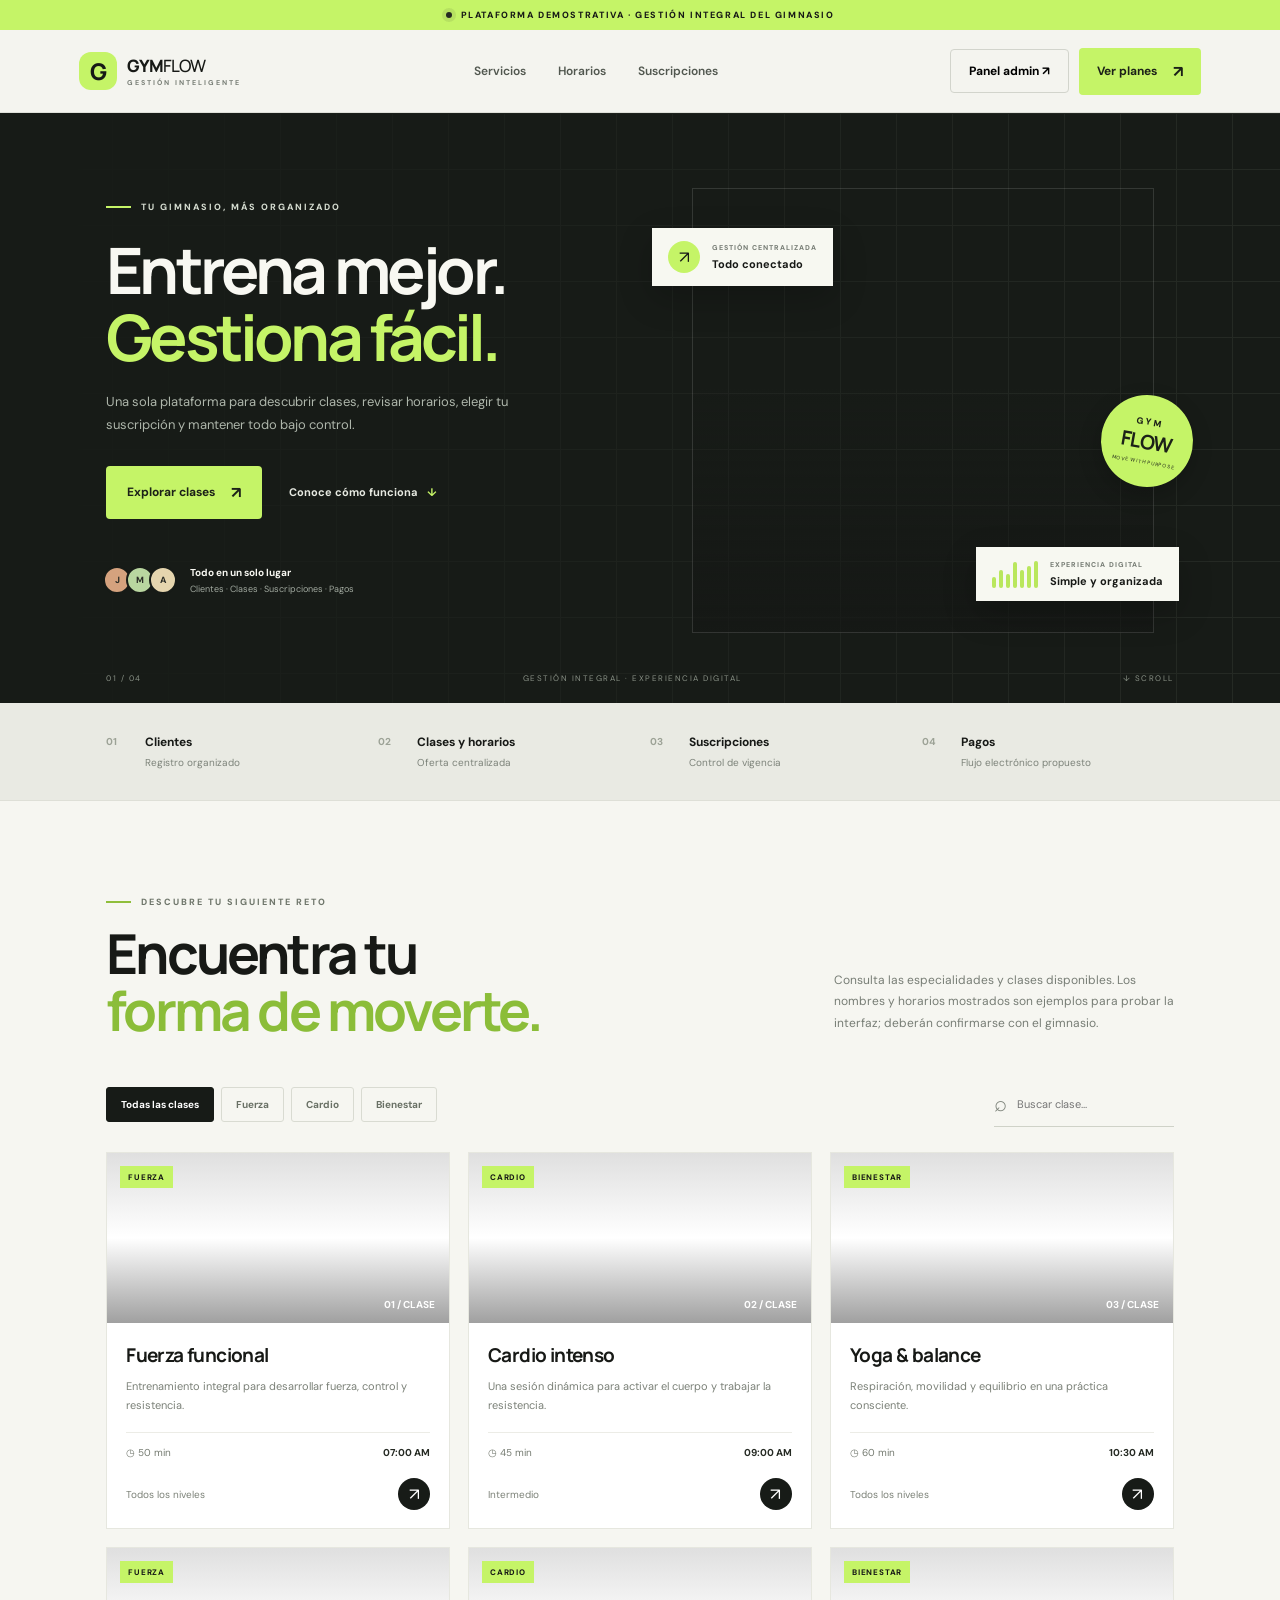
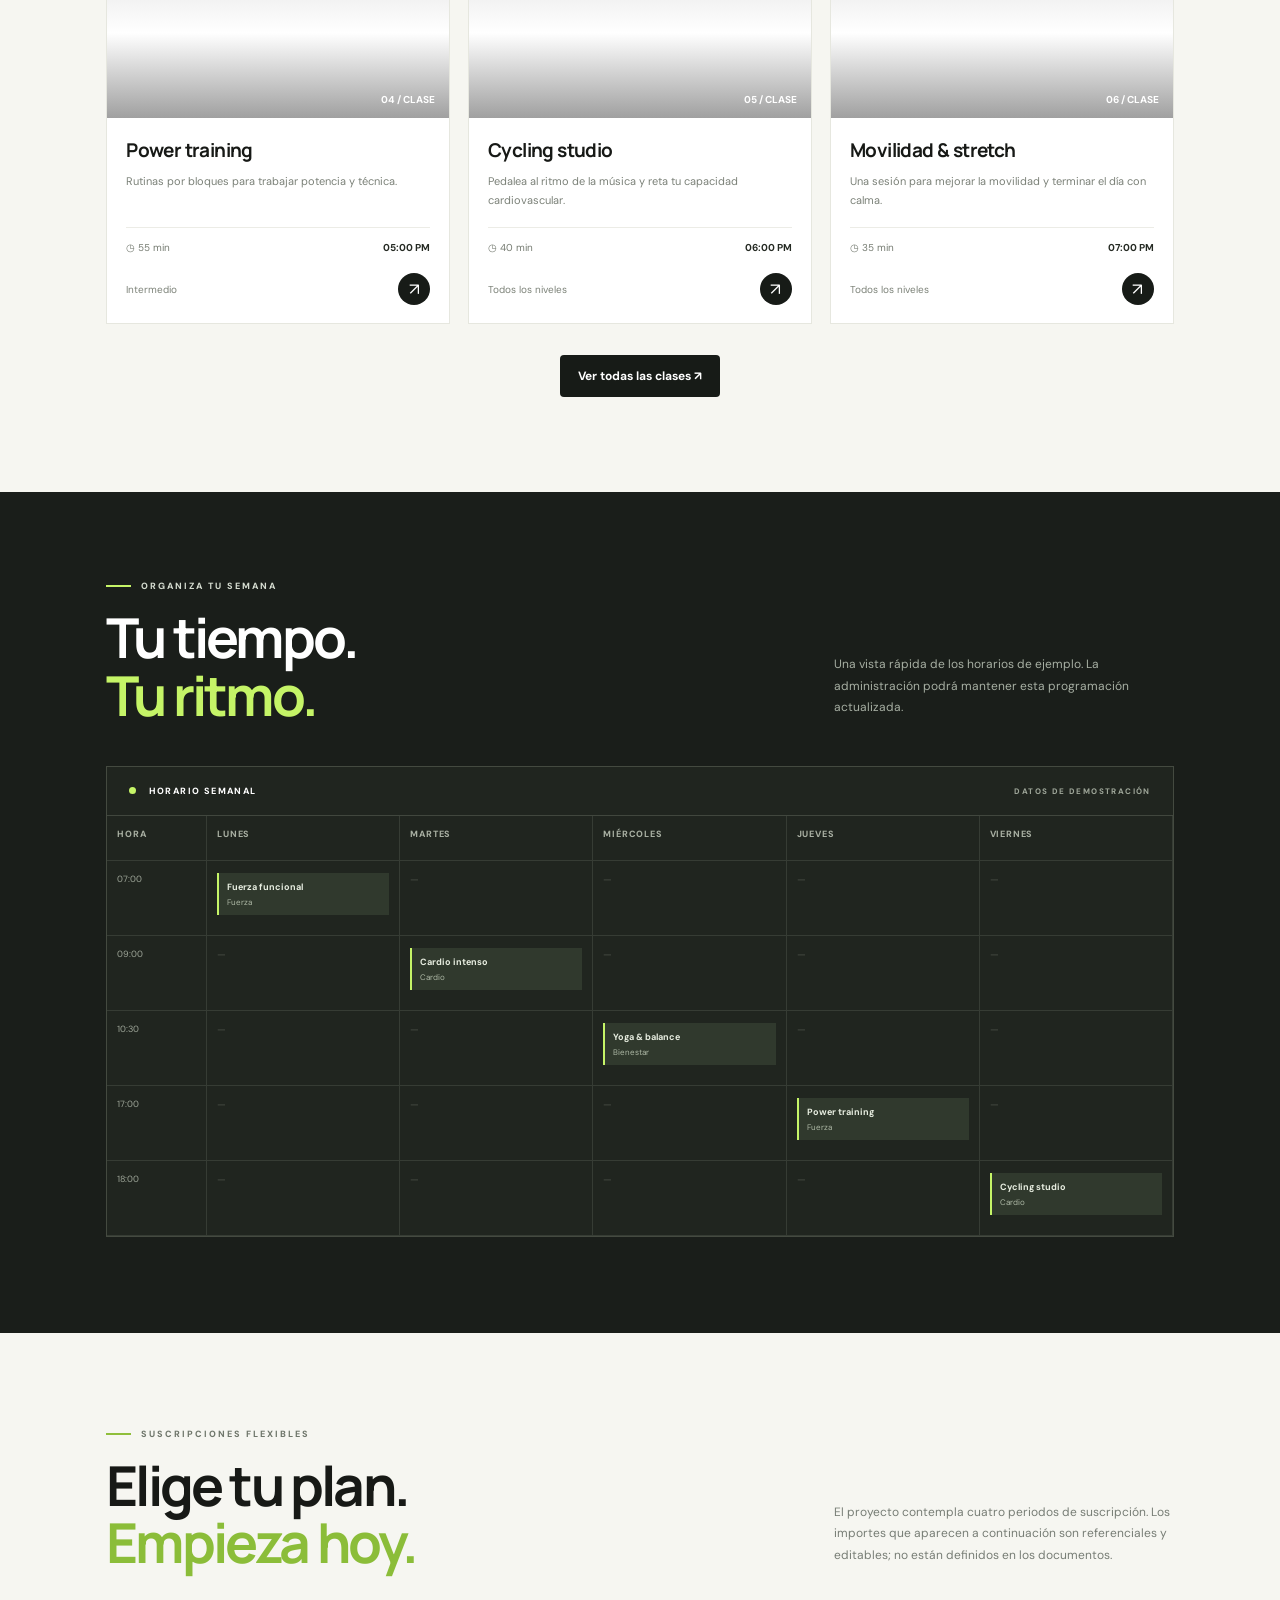
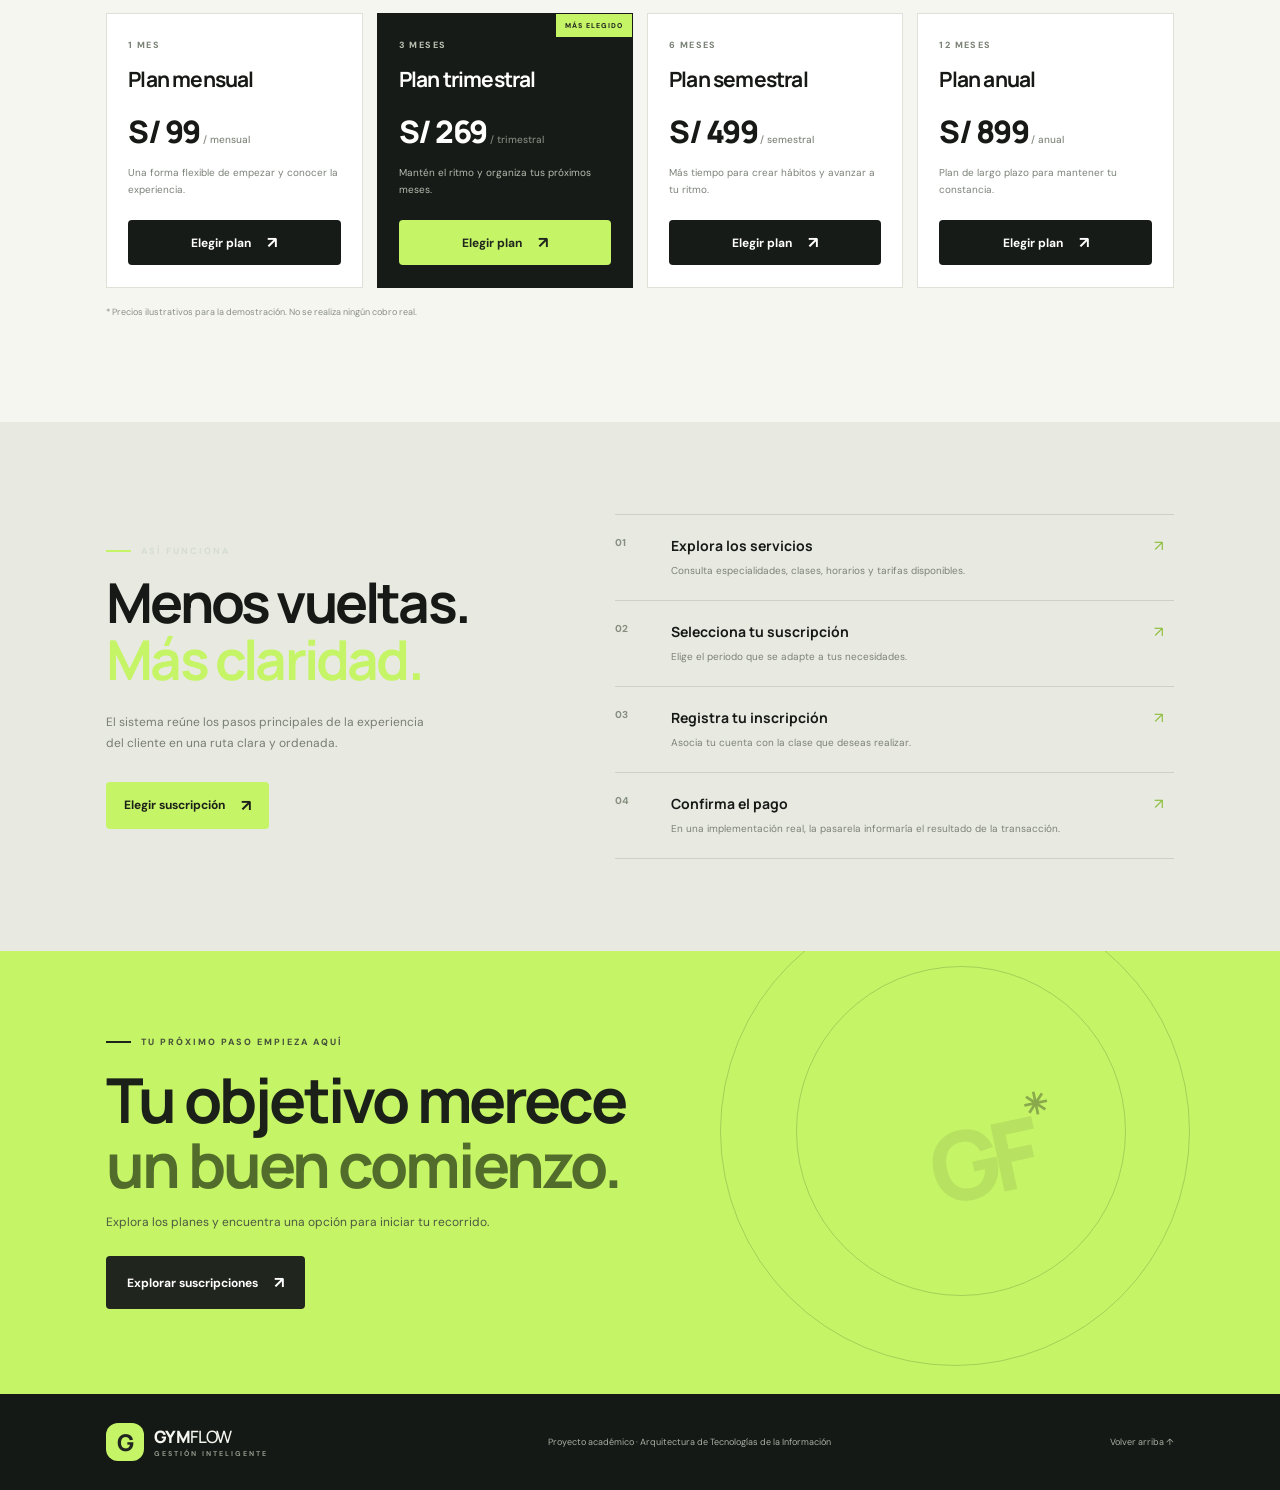
==== commit 1321877d: "prueba 2" ====
--- a/index.html
+++ b/index.html
@@ -16,7 +16,7 @@
     <a class="brand" href="#inicio" aria-label="GYMFlow inicio"><span class="brand-mark">G</span><span>GYM<span class="brand-light">FLOW</span><small>GESTIÓN INTELIGENTE</small></span></a>
     <button class="menu-toggle" id="menuToggle" aria-label="Abrir menú">☰</button>
     <nav id="mainNav">
-      <a href="#servicios">Servicios</a><a href="#horarios">Horarios</a><a href="#planes">Suscripciones</a><a href="#arquitectura">Arquitectura</a>
+      <a href="#servicios">Servicios</a><a href="#horarios">Horarios</a><a href="#planes">Suscripciones</a>
     </nav>
     <div class="header-actions"><button class="btn btn-ghost" id="adminToggle">Panel admin ↗</button><a class="btn btn-primary" href="#planes">Ver planes <span>↗</span></a></div>
   </header>
@@ -67,13 +67,7 @@
 
     <section class="process-section" id="como-funciona"><div class="process-copy"><div class="eyebrow"><span class="eyebrow-line"></span> ASÍ FUNCIONA</div><h2>Menos vueltas.<br><em>Más claridad.</em></h2><p>El sistema reúne los pasos principales de la experiencia del cliente en una ruta clara y ordenada.</p><a href="#planes" class="btn btn-primary">Elegir suscripción <span>↗</span></a></div><div class="process-steps"><div class="process-step"><span>01</span><div><strong>Explora los servicios</strong><p>Consulta especialidades, clases, horarios y tarifas disponibles.</p></div><b>↗</b></div><div class="process-step"><span>02</span><div><strong>Selecciona tu suscripción</strong><p>Elige el periodo que se adapte a tus necesidades.</p></div><b>↗</b></div><div class="process-step"><span>03</span><div><strong>Registra tu inscripción</strong><p>Asocia tu cuenta con la clase que deseas realizar.</p></div><b>↗</b></div><div class="process-step"><span>04</span><div><strong>Confirma el pago</strong><p>En una implementación real, la pasarela informaría el resultado de la transacción.</p></div><b>↗</b></div></div></section>
 
-    <section class="section architecture-section" id="arquitectura"><div class="section-heading"><div><div class="eyebrow"><span class="eyebrow-line"></span> DISEÑO TÉCNICO PROPUESTO</div><h2>Arquitectura lista<br>para <em>crecer.</em></h2></div><p>Representación resumida de la arquitectura Cloud descrita en la Evidencia 3. Estos servicios son una propuesta técnica, no una infraestructura ya desplegada.</p></div>
-      <div class="architecture-flow"><div class="arch-node arch-user"><span class="arch-icon">⌘</span><small>CAPA DE PRESENTACIÓN</small><strong>Cliente / Admin</strong><p>Aplicación web responsive</p></div><div class="arch-arrow">→</div><div class="arch-node"><span class="aws-tag">AWS</span><small>ENTREGA WEB</small><strong>S3 + CloudFront</strong><p>Archivos frontend y distribución</p></div><div class="arch-arrow">→</div><div class="arch-node"><span class="aws-tag">AWS</span><small>ACCESO Y SEGURIDAD</small><strong>API Gateway + Cognito</strong><p>Solicitudes y autenticación</p></div><div class="arch-arrow">→</div><div class="arch-node"><span class="aws-tag">AWS</span><small>LÓGICA DE NEGOCIO</small><strong>Lambda + Node.js</strong><p>Usuarios, catálogo, pagos</p></div></div>
-      <div class="arch-support"><div><span class="support-icon">▤</span><div><strong>Amazon DynamoDB</strong><small>Datos de usuarios, clases, suscripciones, inscripciones y pagos.</small></div></div><div><span class="support-icon">⇄</span><div><strong>Amazon EventBridge</strong><small>Eventos de negocio, como la confirmación de un pago.</small></div></div><div><span class="support-icon">◷</span><div><strong>Amazon CloudWatch</strong><small>Registro de actividad, monitoreo y revisión de errores.</small></div></div><div><span class="support-icon">↗</span><div><strong>Servicio externo de pagos</strong><small>Integración pendiente de seleccionar y configurar.</small></div></div></div>
-      <div class="architecture-note"><span>i</span><p><strong>Flujo general:</strong> Usuario → CloudFront/S3 → API Gateway → Cognito/Lambda → DynamoDB. Los procesos por eventos pueden conectar Lambda con EventBridge y otra función Lambda.</p></div>
-    </section>
-
-    <section class="cta-section"><div class="cta-orbit orbit-one"></div><div class="cta-orbit orbit-two"></div><div class="cta-content"><div class="eyebrow"><span class="eyebrow-line"></span> TU PRÓXIMO PASO EMPIEZA AQUÍ</div><h2>Tu objetivo merece<br><em>un buen comienzo.</em></h2><p>Explora los planes y encuentra una opción para iniciar tu recorrido.</p><a href="#planes" class="btn btn-primary btn-large">Explorar suscripciones <span>↗</span></a></div><div class="cta-mark">GF<span>✳</span></div></section>
+<section class="cta-section"><div class="cta-orbit orbit-one"></div><div class="cta-orbit orbit-two"></div><div class="cta-content"><div class="eyebrow"><span class="eyebrow-line"></span> TU PRÓXIMO PASO EMPIEZA AQUÍ</div><h2>Tu objetivo merece<br><em>un buen comienzo.</em></h2><p>Explora los planes y encuentra una opción para iniciar tu recorrido.</p><a href="#planes" class="btn btn-primary btn-large">Explorar suscripciones <span>↗</span></a></div><div class="cta-mark">GF<span>✳</span></div></section>
   </main>
 
   <footer><a class="brand footer-brand" href="#inicio"><span class="brand-mark">G</span><span>GYM<span class="brand-light">FLOW</span><small>GESTIÓN INTELIGENTE</small></span></a><p>Proyecto académico · Arquitectura de Tecnologías de la Información</p><a href="#inicio">Volver arriba ↑</a></footer>
--- a/styles.css
+++ b/styles.css
@@ -1,2 +1,5 @@
 :root{--ink:#171916;--muted:#777d75;--paper:#f4f4ef;--white:#fff;--lime:#c5f467;--lime-dark:#a9dc43;--line:#dedfd7;--dark:#171b17;--font:'DM Sans',sans-serif;--display:'Manrope',sans-serif}*{box-sizing:border-box}html{scroll-behavior:smooth;scroll-padding-top:90px}body{margin:0;background:var(--paper);color:var(--ink);font-family:var(--font);font-size:15px}a{color:inherit;text-decoration:none}button,input,select{font:inherit}button{cursor:pointer}.announcement{height:30px;background:var(--lime);display:flex;align-items:center;justify-content:center;gap:9px;font-size:9px;letter-spacing:1.6px;font-weight:800}.pulse{height:6px;width:6px;background:#252a21;border-radius:50%;box-shadow:0 0 0 4px #252a2117}.site-header{height:83px;display:flex;align-items:center;justify-content:space-between;padding:0 6.2%;background:var(--paper);position:sticky;top:0;z-index:30;border-bottom:1px solid #dfe0d9}.brand{display:flex;align-items:center;gap:10px;font-family:var(--display);font-size:17px;line-height:1;font-weight:800;letter-spacing:-.8px}.brand-mark{display:grid;place-items:center;background:var(--lime);width:38px;height:38px;border-radius:12px;font-size:23px}.brand-light{font-weight:500}.brand small{display:block;font-family:var(--font);font-size:7px;letter-spacing:2px;margin-top:5px;color:#777d75;font-weight:700}.site-header nav{display:flex;gap:32px;font-size:12px;font-weight:600;color:#51574f}.site-header nav a:hover,.text-link:hover{color:#769d31}.header-actions{display:flex;gap:10px;align-items:center}.btn{border:0;display:inline-flex;align-items:center;justify-content:center;gap:16px;font-size:12px;font-weight:700;padding:13px 18px;border-radius:4px;transition:transform .2s,background .2s}.btn:hover{transform:translateY(-2px)}.btn-primary{background:var(--lime);color:#1c2118}.btn-primary:hover{background:#d2ff81}.btn-primary span,.btn-dark span{font-size:16px}.btn-ghost{background:transparent;border:1px solid #d2d4cc}.btn-dark{background:var(--dark);color:white}.btn-large{padding:16px 21px}.menu-toggle{display:none;background:none;border:0;font-size:24px}.hero{position:relative;min-height:590px;background:var(--dark);color:#f8f8f2;padding:75px 8.3% 55px;display:grid;grid-template-columns:1fr 1fr;gap:6%;overflow:hidden}.hero-grid{position:absolute;inset:0;opacity:.09;background-image:linear-gradient(#b5c1ad 1px,transparent 1px),linear-gradient(90deg,#b5c1ad 1px,transparent 1px);background-size:56px 56px;mask-image:linear-gradient(90deg,transparent,black)}.hero-copy{position:relative;z-index:1;padding-top:13px}.eyebrow{display:flex;align-items:center;gap:10px;font-size:9px;font-weight:800;letter-spacing:2px;color:#d5dcd0}.eyebrow-line{width:25px;height:2px;background:var(--lime);display:inline-block}.hero h1,.section h2,.schedule-section h2,.process-section h2,.architecture-section h2,.cta-section h2{font-family:var(--display);font-size:clamp(42px,5vw,68px);letter-spacing:-3.8px;line-height:1.04;margin:24px 0 20px;font-weight:700}.hero h1 em,.section h2 em,.schedule-section h2 em,.process-section h2 em,.architecture-section h2 em,.cta-section h2 em{font-style:normal;color:var(--lime)}.hero-copy>p{color:#aeb6ab;max-width:425px;line-height:1.8;font-size:13px}.hero-actions{display:flex;align-items:center;gap:27px;margin-top:29px}.text-link{font-size:11px;font-weight:700;color:#e6e9e1}.text-link span{margin-left:6px;color:var(--lime)}.hero-proof{display:flex;align-items:center;gap:13px;margin-top:47px}.avatar-stack{display:flex;padding-left:2px}.avatar-stack span{width:28px;height:28px;border-radius:50%;border:2px solid var(--dark);margin-left:-5px;background:#d5a27e;color:#2b2d27;display:grid;place-items:center;font-size:9px;font-weight:800}.avatar-stack span:nth-child(2){background:#b9d6a0}.avatar-stack span:nth-child(3){background:#e5d5ae}.hero-proof strong,.hero-proof small{display:block}.hero-proof strong{font-size:10px}.hero-proof small{font-size:9px;color:#a2aaa0;margin-top:4px}.hero-visual{position:relative;min-height:405px}.hero-image{position:absolute;inset:0 4% 15px 4%;border-radius:3px;background:linear-gradient(180deg,#1a1e1b00 45%,#141714ad 100%),url('https://images.unsplash.com/photo-1534438327276-14e5300c3a48?auto=format&fit=crop&w=1200&q=85') center/cover;filter:saturate(.75)}.hero-image:after{content:'';position:absolute;inset:0;border:1px solid #ffffff20}.floating-card{position:absolute;z-index:2;background:#f7f8f1;color:var(--ink);display:flex;align-items:center;gap:12px;padding:13px 16px;box-shadow:0 12px 35px #0003}.card-top{top:40px;left:-20px}.card-bottom{right:-5px;bottom:47px}.float-icon{width:32px;height:32px;display:grid;place-items:center;border-radius:50%;font-size:17px}.lime{background:var(--lime)}.floating-card small,.floating-card strong{display:block}.floating-card small{font-size:7px;letter-spacing:1px;color:#777d75;font-weight:800}.floating-card strong{font-size:11px;margin-top:5px}.mini-chart{height:27px;display:flex;align-items:end;gap:3px}.mini-chart i{display:block;width:4px;background:#b9e75d;height:40%;border-radius:3px}.mini-chart i:nth-child(2){height:65%}.mini-chart i:nth-child(3){height:50%}.mini-chart i:nth-child(4){height:95%}.mini-chart i:nth-child(5){height:65%}.mini-chart i:nth-child(6){height:80%}.mini-chart i:nth-child(7){height:100%}.hero-stamp{position:absolute;right:-19px;top:45%;background:var(--lime);color:#1c2118;width:92px;height:92px;border-radius:50%;display:flex;flex-direction:column;align-items:center;justify-content:center;transform:rotate(10deg);box-shadow:0 8px 22px #0003}.hero-stamp span{font-size:9px;font-weight:800;letter-spacing:2px}.hero-stamp strong{font-family:var(--display);font-size:20px;letter-spacing:-1px}.hero-stamp small{font-size:5px;letter-spacing:.8px;margin-top:4px}.hero-bottom-label{position:absolute;bottom:20px;left:8.3%;right:8.3%;display:flex;justify-content:space-between;color:#899186;font-size:8px;letter-spacing:1.5px}.metrics{display:grid;grid-template-columns:repeat(4,1fr);padding:31px 8.3%;gap:20px;background:#e9eae3;border-bottom:1px solid #dedfd7}.metrics>div{position:relative;padding-left:39px}.metric-number{position:absolute;left:0;top:1px;color:#9ca296;font-size:10px;font-weight:700}.metrics strong,.metrics small{display:block}.metrics strong{font-size:12px}.metrics small{font-size:10px;color:#7d837a;margin-top:6px}.section{padding:95px 8.3%}.section-light{background:#f6f6f1}.section-heading{display:flex;align-items:end;justify-content:space-between;gap:35px;margin-bottom:42px}.section h2,.schedule-section h2,.process-section h2,.architecture-section h2,.cta-section h2{font-size:clamp(38px,4.3vw,56px);letter-spacing:-2.8px;margin:17px 0 0}.dark-eyebrow{color:#6f766b}.dark-eyebrow .eyebrow-line{background:#8fbe3b}.section h2 em,.architecture-section h2 em{color:#8bbd39}.section-heading>p{max-width:340px;color:#777d75;font-size:12px;line-height:1.8;margin:0 0 5px}.filter-row{display:flex;justify-content:space-between;align-items:center;margin-bottom:25px;gap:18px}.filter-tabs{display:flex;gap:7px;flex-wrap:wrap}.filter{background:transparent;border:1px solid #d9dbd2;color:#697065;padding:10px 14px;border-radius:3px;font-size:10px;font-weight:700}.filter.active,.filter:hover{background:var(--dark);color:white;border-color:var(--dark)}.search-box{display:flex;align-items:center;gap:8px;border-bottom:1px solid #cfd2c8;padding:8px 0;min-width:180px;color:#7e847b}.search-box span{font-size:22px}.search-box input{border:0;background:transparent;outline:0;width:100%;font-size:11px}.class-grid{display:grid;grid-template-columns:repeat(3,1fr);gap:18px}.class-card{background:white;border:1px solid #e6e7df;min-width:0;transition:transform .25s,box-shadow .25s}.class-card:hover{transform:translateY(-4px);box-shadow:0 15px 32px #20251a0d}.class-image{height:170px;background-size:cover;background-position:center;position:relative}.class-image:after{content:'';position:absolute;inset:0;background:linear-gradient(180deg,#1112,transparent 50%,#1116)}.class-category{position:absolute;z-index:1;top:13px;left:13px;background:var(--lime);padding:6px 8px;font-size:8px;font-weight:800;letter-spacing:.8px;text-transform:uppercase}.class-number{position:absolute;z-index:1;right:14px;bottom:12px;color:white;font-size:10px;font-weight:700}.class-body{padding:19px}.class-body h3{font-family:var(--display);font-size:19px;letter-spacing:-.6px;margin:0 0 9px}.class-body p{color:#7b8178;font-size:11px;line-height:1.7;min-height:38px;margin:0 0 17px}.class-meta{display:flex;justify-content:space-between;border-top:1px solid #ecece6;padding-top:13px;color:#747a70;font-size:10px}.class-meta strong{color:#252a23}.class-footer{display:flex;align-items:center;justify-content:space-between;padding:0 19px 18px}.class-footer span{font-size:10px;color:#7c8278}.class-footer button{border:0;background:var(--dark);color:white;width:32px;height:32px;border-radius:50%;font-size:17px}.center-action{text-align:center;margin-top:31px}.schedule-section{background:#1a1e1a;color:white;padding:88px 8.3% 96px}.schedule-heading>p{color:#a7afa3}.schedule-section h2 em,.process-section h2 em,.cta-section h2 em{color:var(--lime)}.schedule-wrap{border:1px solid #444a40;background:#20251f}.schedule-top{display:flex;justify-content:space-between;align-items:center;padding:18px 22px;border-bottom:1px solid #41473e;font-size:9px;letter-spacing:1.4px;font-weight:800}.schedule-dot{display:inline-block;width:7px;height:7px;border-radius:50%;background:var(--lime);margin-right:9px}.demo-label{color:#9da598;font-size:8px}.schedule-table{display:grid;grid-template-columns:100px repeat(5,1fr);overflow:auto}.schedule-cell{min-height:75px;padding:12px 10px;border-right:1px solid #363c34;border-bottom:1px solid #363c34;font-size:10px}.schedule-cell.head{min-height:45px;color:#a8afa2;font-size:9px;font-weight:800;letter-spacing:.8px}.schedule-cell.time{color:#9ca497;font-size:9px}.schedule-class{background:#30392d;border-left:2px solid var(--lime);padding:8px;margin:0 0 5px}.schedule-class strong{display:block;color:#e8eee1;font-size:9px}.schedule-class small{display:block;color:#aeb9a6;font-size:8px;margin-top:4px}.schedule-empty{color:#4e554b}.plan-grid{display:grid;grid-template-columns:repeat(4,1fr);gap:14px}.plan-card{border:1px solid #dfe1d7;background:#fff;padding:25px 21px 22px;position:relative;min-height:260px;display:flex;flex-direction:column}.plan-card.featured{background:var(--dark);color:white;border-color:var(--dark)}.plan-badge{position:absolute;top:0;right:0;background:var(--lime);color:#22271e;font-size:7px;letter-spacing:1px;font-weight:800;padding:7px 9px}.plan-period{font-size:9px;letter-spacing:1.4px;text-transform:uppercase;color:#7b8277;font-weight:800}.featured .plan-period{color:#b8c1b1}.plan-card h3{font-family:var(--display);font-size:21px;margin:14px 0 8px;letter-spacing:-.8px}.plan-price{font-family:var(--display);font-weight:800;font-size:31px;letter-spacing:-1.5px;margin:9px 0 4px}.plan-price small{font-family:var(--font);font-size:10px;letter-spacing:0;font-weight:500;color:#81877d}.plan-card p{font-size:10px;color:#7b8278;line-height:1.7;margin:8px 0 22px}.featured p{color:#b4bcb0}.plan-card .btn{margin-top:auto;width:100%;padding:12px}.featured .btn{background:var(--lime);color:#20251d}.fine-print{color:#898f85;font-size:9px;margin-top:18px}.process-section{background:#e8eae2;padding:92px 8.3%;display:grid;grid-template-columns:.85fr 1.15fr;gap:9%;align-items:center}.process-copy>p{font-size:12px;line-height:1.8;color:#777d74;max-width:320px;margin:23px 0 27px}.process-steps{border-top:1px solid #cdd1c6}.process-step{display:grid;grid-template-columns:42px 1fr 20px;gap:14px;align-items:start;padding:21px 0;border-bottom:1px solid #cdd1c6}.process-step>span{font-size:10px;color:#879080;font-weight:800}.process-step strong{font-family:var(--display);font-size:14px}.process-step p{margin:6px 0 0;font-size:10px;color:#7c8278;line-height:1.7}.process-step>b{font-weight:400;color:#8bbd39}.architecture-section{background:#20251f;color:#f5f7ef}.architecture-section .section-heading>p{color:#aab1a5}.architecture-section h2 em{color:var(--lime)}.architecture-flow{display:flex;align-items:stretch;gap:10px;margin-top:43px}.arch-node{background:#2a3028;border:1px solid #424a3e;padding:20px 15px;flex:1;min-width:0;position:relative}.arch-node.arch-user{border-color:#819d52}.arch-icon{display:grid;place-items:center;background:var(--lime);color:#20251f;width:30px;height:30px;border-radius:7px;font-size:17px;margin-bottom:22px}.aws-tag{display:inline-block;font-size:8px;font-weight:800;color:#d6e7b9;background:#4a5b39;padding:5px 7px;border-radius:3px;margin-bottom:20px}.arch-node>small{display:block;font-size:7px;letter-spacing:1px;color:#a4aea0;font-weight:800;line-height:1.5}.arch-node strong{display:block;font-family:var(--display);font-size:13px;margin-top:8px;line-height:1.4}.arch-node p{font-size:9px;color:#aab1a5;line-height:1.6;margin:8px 0 0}.arch-arrow{align-self:center;color:var(--lime);font-size:20px}.arch-support{display:grid;grid-template-columns:repeat(4,1fr);gap:12px;margin-top:14px}.arch-support>div{display:flex;gap:11px;padding:17px 12px;background:#292f27;border:1px solid #3b4337}.support-icon{flex-shrink:0;width:27px;height:27px;display:grid;place-items:center;border-radius:6px;background:#414b37;color:var(--lime)}.arch-support strong,.arch-support small{display:block}.arch-support strong{font-size:10px}.arch-support small{font-size:9px;color:#a5aea0;line-height:1.6;margin-top:5px}.architecture-note{display:flex;align-items:start;gap:11px;margin-top:20px;padding:14px 16px;border:1px solid #3b4337;color:#aeb7a8}.architecture-note>span{width:18px;height:18px;border-radius:50%;background:#3e4b34;color:var(--lime);display:grid;place-items:center;font-size:10px;flex-shrink:0}.architecture-note p{margin:0;font-size:10px;line-height:1.7}.architecture-note strong{color:#edf2e6}.cta-section{position:relative;overflow:hidden;background:var(--lime);color:#1b2118;padding:85px 8.3%;min-height:360px}.cta-section .eyebrow{color:#46523a}.cta-section .eyebrow-line{background:#1d2419}.cta-section h2{font-size:clamp(42px,5vw,62px);margin-top:20px}.cta-section h2 em{color:#526d2b}.cta-section p{font-size:12px;color:#4c5940;margin:17px 0 26px}.cta-section .btn-primary{background:#20261e;color:white}.cta-orbit{position:absolute;border:1px solid #6d8d3e5c;border-radius:50%;width:470px;height:470px;right:7%;top:-55px}.orbit-two{width:330px;height:330px;right:12%;top:15px}.cta-mark{position:absolute;right:18%;top:32%;font-family:var(--display);font-size:95px;letter-spacing:-8px;font-weight:800;transform:rotate(-12deg);color:#20251f15}.cta-mark span{font-size:30px;vertical-align:top;color:#20251f5c}footer{padding:29px 8.3%;display:flex;align-items:center;justify-content:space-between;background:#151915;color:#a9b0a4}footer p,footer>a:last-child{font-size:9px;color:#a9b0a4}.footer-brand{color:#f4f6ef}.footer-brand .brand-mark{color:#20251f}.footer-brand small{color:#90988a}.admin-overlay,.modal-backdrop{position:fixed;inset:0;background:#11160f99;z-index:60;opacity:0;visibility:hidden;transition:.25s}.admin-overlay.open,.modal-backdrop.open{opacity:1;visibility:visible}.admin-panel{position:absolute;right:0;top:0;height:100%;width:min(560px,100%);background:#f6f6f1;padding:30px;overflow:auto;transform:translateX(30px);transition:.25s}.admin-overlay.open .admin-panel{transform:translateX(0)}.admin-header{display:flex;justify-content:space-between;gap:20px}.admin-header h2,.modal h2{font-family:var(--display);font-size:30px;letter-spacing:-1.4px;margin:11px 0}.admin-header p,.modal>p{font-size:11px;color:#7b8277;line-height:1.7}.close-admin,.modal-close{border:0;background:#e7e9e0;width:35px;height:35px;border-radius:50%;font-size:22px;flex-shrink:0}.admin-stats{display:grid;grid-template-columns:repeat(3,1fr);gap:10px;margin:25px 0}.admin-stat{background:white;border:1px solid #e1e3da;padding:15px}.admin-stat strong{display:block;font-family:var(--display);font-size:23px}.admin-stat small{display:block;font-size:9px;color:#7a8176;margin-top:4px}.admin-tabs{display:flex;border-bottom:1px solid #d9dcd2;gap:20px}.admin-tab{padding:12px 0;border:0;border-bottom:2px solid transparent;background:none;color:#858b80;font-size:11px;font-weight:700}.admin-tab.active{border-color:#8cba3d;color:#22271f}.admin-content-title{display:flex;justify-content:space-between;align-items:center;margin:20px 0 12px}.admin-content-title h3{font-family:var(--display);font-size:17px}.small-action{background:var(--lime);border:0;padding:9px 11px;font-size:10px;font-weight:800;border-radius:3px}.admin-list-item{display:flex;align-items:center;justify-content:space-between;gap:12px;background:white;border:1px solid #e2e4dc;padding:13px;margin-bottom:8px}.admin-list-item strong,.admin-list-item small{display:block}.admin-list-item strong{font-size:11px}.admin-list-item small{font-size:9px;color:#7d8379;margin-top:4px}.item-actions{display:flex;gap:6px}.item-actions button{border:1px solid #dedfd7;background:white;border-radius:3px;padding:6px 8px;font-size:9px}.item-actions .delete{color:#a73b2d}.admin-warning{font-size:9px;line-height:1.7;background:#ebeee5;padding:12px;margin-top:25px;color:#73796e}.modal-backdrop{display:grid;place-items:center;padding:18px;overflow:auto}.modal{position:relative;background:#f7f7f2;width:min(470px,100%);padding:34px;max-height:95vh;overflow:auto;transform:translateY(12px);transition:.25s}.modal-backdrop.open .modal{transform:translateY(0)}.modal-close{position:absolute;right:18px;top:18px}.modal h2{font-size:28px}.modal form{margin-top:22px}.modal label{display:block;font-size:10px;font-weight:800;color:#51584d;margin-bottom:13px}.modal input,.modal select{display:block;width:100%;margin-top:7px;border:1px solid #d9dcd2;background:white;padding:12px;font-size:11px;outline:none;border-radius:2px}.modal input:focus,.modal select:focus{border-color:#8ebc40}.full-width{width:100%;margin-top:6px}.form-note{font-size:9px;color:#858b80;line-height:1.6;text-align:center}.toast{position:fixed;bottom:22px;left:50%;transform:translate(-50%,20px);background:#1b2119;color:#f5f7ef;border-left:3px solid var(--lime);padding:13px 18px;font-size:11px;z-index:100;opacity:0;visibility:hidden;transition:.25s;box-shadow:0 12px 35px #0002;max-width:90vw}.toast.show{opacity:1;visibility:visible;transform:translate(-50%,0)}.empty-state{padding:22px;text-align:center;font-size:11px;color:#7c8278;background:#fff;border:1px dashed #d4d8cc}.admin-form{display:grid;grid-template-columns:1fr 1fr;gap:8px;margin-bottom:16px}.admin-form input,.admin-form select{min-width:0;padding:10px;border:1px solid #d9dcd2;background:white;font-size:10px}.admin-form button{grid-column:1/-1}
 @media(max-width:1000px){.site-header{padding:0 4%}.site-header nav{gap:17px}.hero{padding-left:6%;padding-right:6%;gap:4%}.hero-bottom-label{left:6%;right:6%}.section,.schedule-section,.process-section,.architecture-section{padding-left:6%;padding-right:6%}.metrics{padding-left:6%;padding-right:6%}.class-grid{gap:12px}.class-image{height:145px}.plan-card{padding:22px 15px}.architecture-flow{gap:6px}.arch-node{padding:15px 10px}.arch-support{gap:8px}.arch-support>div{padding:13px 9px}.cta-section,footer{padding-left:6%;padding-right:6%}}@media(max-width:760px){.announcement{font-size:7px;letter-spacing:1px}.site-header{height:70px}.menu-toggle{display:block;order:3}.site-header nav{display:none;position:absolute;top:69px;left:0;right:0;background:var(--paper);padding:20px 6%;border-bottom:1px solid var(--line);flex-direction:column;gap:20px}.site-header nav.open{display:flex}.header-actions{margin-left:auto;margin-right:13px}.header-actions .btn-ghost{display:none}.header-actions .btn{padding:10px 12px;font-size:10px}.brand{font-size:15px}.brand-mark{width:34px;height:34px}.hero{grid-template-columns:1fr;padding:54px 7% 65px;gap:30px}.hero h1{font-size:55px}.hero-visual{min-height:350px;margin:0 5%}.hero-bottom-label{left:7%;right:7%;font-size:7px}.metrics{grid-template-columns:1fr 1fr;padding:25px 7%;row-gap:25px}.section,.schedule-section,.process-section,.architecture-section{padding:67px 7%}.section-heading{display:block;margin-bottom:30px}.section-heading>p{margin-top:19px;max-width:500px}.section h2,.schedule-section h2,.process-section h2,.architecture-section h2{font-size:44px}.filter-row{align-items:stretch;flex-direction:column}.search-box{max-width:280px}.class-grid{grid-template-columns:1fr 1fr}.class-image{height:150px}.class-body{padding:15px}.class-body h3{font-size:17px}.class-body p{font-size:10px}.class-footer{padding:0 15px 15px}.plan-grid{grid-template-columns:1fr 1fr}.plan-card{min-height:250px}.process-section{grid-template-columns:1fr;gap:40px}.architecture-flow{flex-direction:column}.arch-node{padding:18px}.arch-arrow{transform:rotate(90deg);align-self:center}.arch-support{grid-template-columns:1fr 1fr}.cta-section{padding:67px 7%;min-height:390px}.cta-orbit{right:-40%;opacity:.8}.cta-mark{right:10%;top:55%;font-size:65px}footer{padding:25px 7%;flex-wrap:wrap;gap:15px}footer p{order:3;width:100%;margin:0}.schedule-table{grid-template-columns:75px repeat(5,minmax(85px,1fr))}.schedule-wrap{overflow:hidden}.schedule-table{overflow-x:auto}.schedule-cell{padding:9px 7px}.schedule-top{padding:15px}.admin-panel{padding:22px}.modal{padding:27px 22px}}@media(max-width:440px){.hero h1{font-size:48px}.hero-actions{gap:15px;flex-wrap:wrap}.hero-actions .btn{padding:13px}.hero-proof{margin-top:34px}.hero-visual{min-height:300px;margin:0 2%}.card-top{left:-14px;top:25px}.card-bottom{right:-13px;bottom:30px}.hero-stamp{width:75px;height:75px;right:-20px}.hero-stamp strong{font-size:16px}.class-grid{grid-template-columns:1fr}.class-image{height:190px}.class-body p{min-height:0}.plan-grid{grid-template-columns:1fr}.plan-card{min-height:230px}.arch-support{grid-template-columns:1fr}.admin-stats{gap:5px}.admin-stat{padding:10px}.admin-stat strong{font-size:19px}.admin-stat small{font-size:8px}.admin-form{grid-template-columns:1fr}.admin-form button{grid-column:auto}.footer-brand{margin-right:15px}footer>a:last-child{margin-left:auto}}
+
+/* Encabezado compacto de arquitectura, sin título promocional */
+.architecture-heading{justify-content:flex-start;margin-bottom:24px}.architecture-heading>p{max-width:680px;margin:0;color:#aeb7a8}
